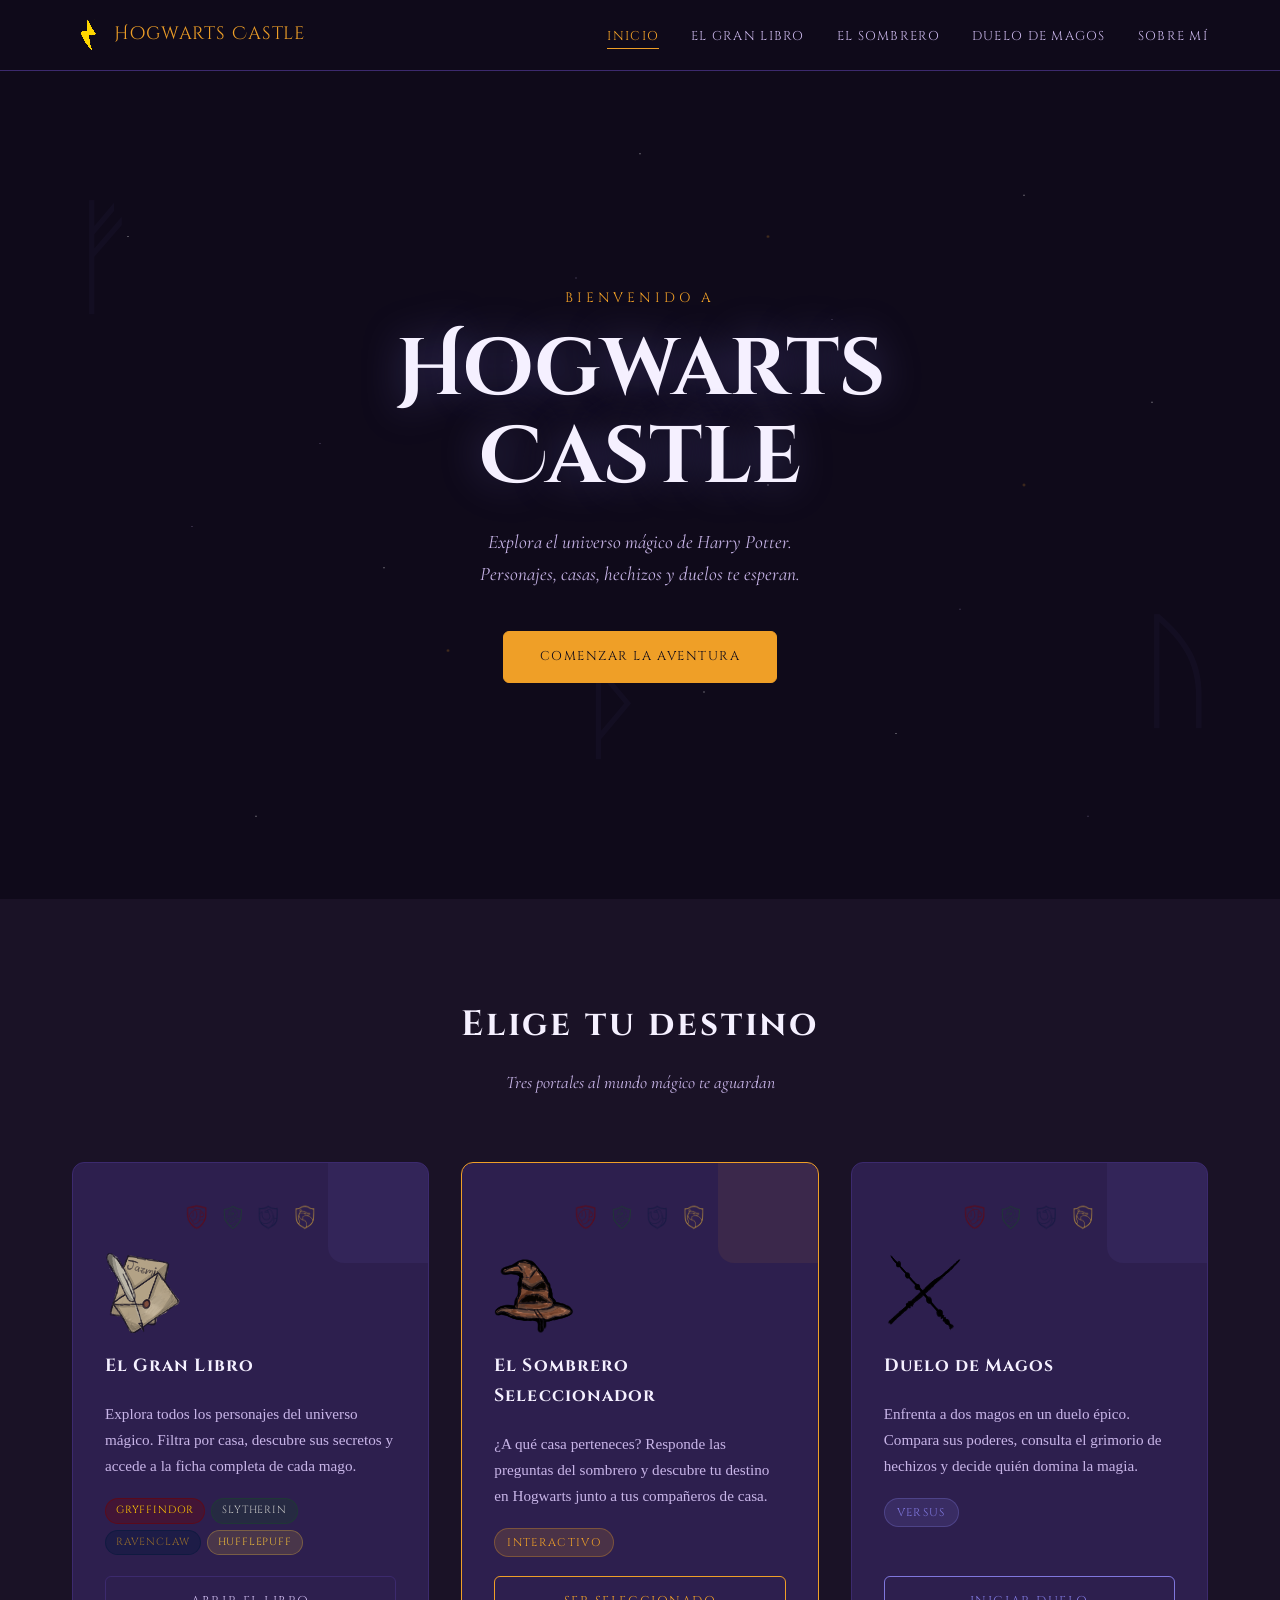
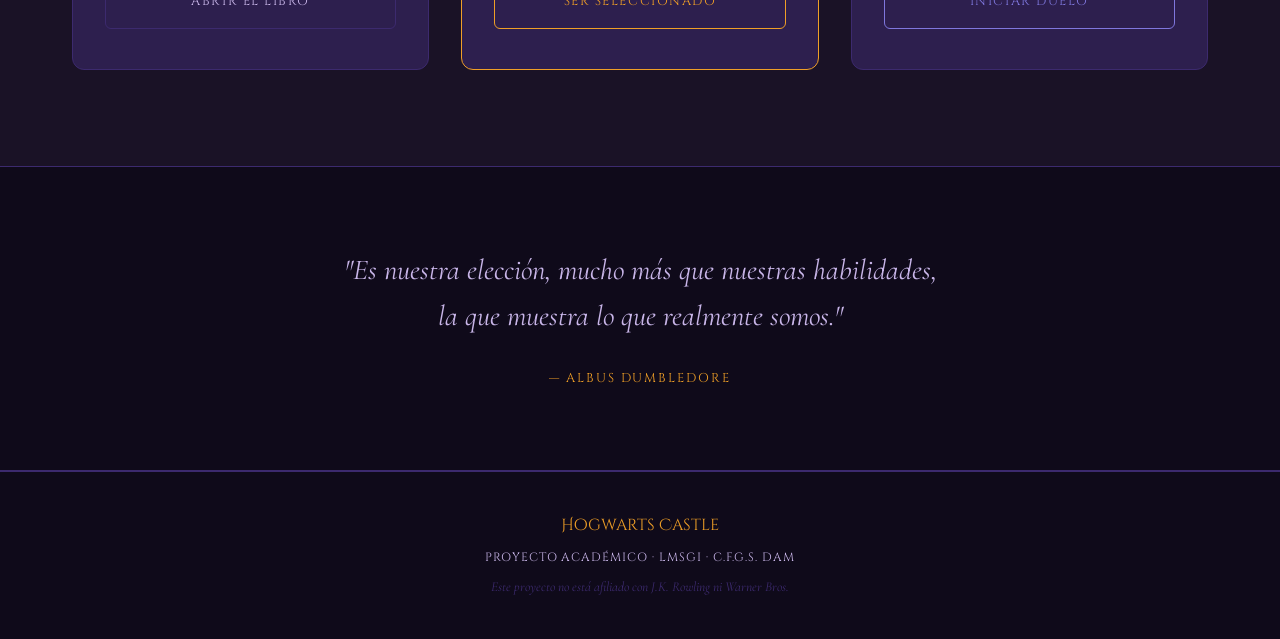
==== index.html @ 5b871b7b "version buena sin comentarios completados" ====
<!DOCTYPE html>
<html lang="es">
  <head>
    <meta charset="UTF-8" />
    <meta name="viewport" content="width=device-width, initial-scale=1.0" />
    <meta name="author" content="TuNombre" />
    <meta name="description" content="Hogwarts Castle - Explora el mundo mágico de Harry Potter" />
    <title>Hogwarts Castle</title>
    <link rel="icon" type="image/x-icon" href="img/favicon.png" />
    <link rel="stylesheet" href="css/styles.css" />
    <link rel="preconnect" href="https://fonts.googleapis.com" />
    <link rel="preconnect" href="https://fonts.gstatic.com" crossorigin />
    <link
      href="https://fonts.googleapis.com/css2?family=Cinzel:wght@400;700&family=Cinzel+Decorative:wght@400;700&family=IM+Fell+English:ital,wght@0,400;1,400&family=Cormorant+Garamond:ital,wght@0,400;0,600;1,400&family=Crimson+Text:ital,wght@0,400;1,400&display=swap"
      rel="stylesheet"
    />
  </head>
  <body>

    <!-- HEADER -->
    <header class="site-header">
      <div class="header-inner">
        <div class="logo">
          <img src="img/logo.png" alt="Logo" class="logo-symbol" />
          <span class="logo-text">Hogwarts Castle</span>
        </div>
        <nav class="main-nav">
          <button class="nav-toggle" aria-label="Abrir menú">&#9776;</button>
          <ul class="nav-list">
            <li><a href="index.html" class="nav-link active">Inicio</a></li>
            <li><a href="pages/libro.html" class="nav-link">El Gran Libro</a></li>
            <li><a href="pages/sombrero.html" class="nav-link">El Sombrero</a></li>
            <li><a href="pages/duelo.html" class="nav-link">Duelo de Magos</a></li>
            <li><a href="pages/sobre-mi.html" class="nav-link">Sobre mí</a></li>
          </ul>
        </nav>
      </div>
    </header>

    <!-- MAIN -->
    <main class="site-main">

      <!-- HERO -->
      <section class="hero">
        <div class="hero-bg">
          <div class="stars"></div>
          <div class="stars stars--2"></div>
          <div class="stars stars--3"></div>
        </div>
        <div class="hero-content">
          <p class="hero-eyebrow">Bienvenido a</p>
          <h1 class="hero-title">Hogwarts Castle</h1>
          <p class="hero-subtitle">
            Explora el universo mágico de Harry Potter.<br />
            Personajes, casas, hechizos y duelos te esperan.
          </p>
          <a href="#section-title" class="btn btn--primary">Comenzar la aventura</a>
        </div>
        <div class="hero-deco" aria-hidden="true">
          <span class="deco-rune">ᚠ</span>
          <span class="deco-rune deco-rune--2">ᚢ</span>
          <span class="deco-rune deco-rune--3">ᚦ</span>
        </div>
      </section>

      <!-- SECCIONES -->
      <section class="sections" id="section-title">
        <div class="section-header" >
          <h2 class="section-title" >Elige tu destino</h2>
          <p class="section-desc">Tres portales al mundo mágico te aguardan</p>
        </div>

        <div class="cards-grid">

          <!-- CARD 1: El Gran Libro -->
          <article class="portal-card">
            <div class="portal-card__glow"></div>
            <div class="portal-card__shields" aria-hidden="true">
              <img src="img/escudo_gryffindor.png" alt="" />
              <img src="img/escudo_slytherin.png" alt="" />
              <img src="img/escudo_ravenclaw.png" alt="" />
              <img src="img/escudo_hufflepuf.png" alt="" />
            </div>
            <img src="img/cartas.png" alt="" class="portal-card__icon" aria-hidden="true" />
            <h3 class="portal-card__title">El Gran Libro</h3>
            <p class="portal-card__desc">
              Explora todos los personajes del universo mágico. Filtra por casa,
              descubre sus secretos y accede a la ficha completa de cada mago.
            </p>
            <ul class="portal-card__tags">
              <li class="tag tag--gryffindor">Gryffindor</li>
              <li class="tag tag--slytherin">Slytherin</li>
              <li class="tag tag--ravenclaw">Ravenclaw</li>
              <li class="tag tag--hufflepuff">Hufflepuff</li>
            </ul>
            <a href="pages/libro.html" class="btn btn--card">Abrir el libro</a>
          </article>

          <!-- CARD 2: El Sombrero -->
          <article class="portal-card portal-card--featured">
            <div class="portal-card__glow portal-card__glow--gold"></div>
            <div class="portal-card__shields" aria-hidden="true">
              <img src="img/escudo_gryffindor.png" alt="" />
              <img src="img/escudo_slytherin.png" alt="" />
              <img src="img/escudo_ravenclaw.png" alt="" />
              <img src="img/escudo_hufflepuf.png" alt="" />
            </div>
            <img src="img/sombrero.png" alt="" class="portal-card__icon" aria-hidden="true" />
            <h3 class="portal-card__title">El Sombrero Seleccionador</h3>
            <p class="portal-card__desc">
              ¿A qué casa perteneces? Responde las preguntas del sombrero y
              descubre tu destino en Hogwarts junto a tus compañeros de casa.
            </p>
            <div class="portal-card__badge">Interactivo</div>
            <a href="pages/sombrero.html" class="btn btn--card btn--gold">Ser seleccionado</a>
          </article>

          <!-- CARD 3: Duelo de Magos -->
          <article class="portal-card">
            <div class="portal-card__glow portal-card__glow--purple"></div>
            <div class="portal-card__shields" aria-hidden="true">
              <img src="img/escudo_gryffindor.png" alt="" />
              <img src="img/escudo_slytherin.png" alt="" />
              <img src="img/escudo_ravenclaw.png" alt="" />
              <img src="img/escudo_hufflepuf.png" alt="" />
            </div>
            <img src="img/duelo.png" alt="" class="portal-card__icon" aria-hidden="true" />
            <h3 class="portal-card__title">Duelo de Magos</h3>
            <p class="portal-card__desc">
              Enfrenta a dos magos en un duelo épico. Compara sus poderes,
              consulta el grimorio de hechizos y decide quién domina la magia.
            </p>
            <div class="portal-card__badge portal-card__badge--purple">Versus</div>
            <a href="pages/duelo.html" class="btn btn--card btn--purple">Iniciar duelo</a>
          </article>

        </div>
      </section>

      <!-- CITA DECORATIVA -->
      <section class="quote-section">
        <blockquote class="magic-quote">
          <p class="magic-quote__text">
            "Es nuestra elección, mucho más que nuestras habilidades,<br />
            la que muestra lo que realmente somos."
          </p>
          <cite class="magic-quote__author">— Albus Dumbledore</cite>
        </blockquote>
      </section>

    </main>

    <!-- FOOTER -->
    <footer class="site-footer">
      <div class="footer-inner">
        <p class="footer-brand">Hogwarts Castle</p>
        <p class="footer-copy">
          Proyecto académico · LMSGI · C.F.G.S. DAM
        </p>
        <p class="footer-disclaimer">
          Este proyecto no está afiliado con J.K. Rowling ni Warner Bros.
        </p>
      </div>
    </footer>

    <script src="js/script.js"></script>
  </body>
</html>
---- css/styles.css ----
/* =============================================
   HOGWARTS CASTLE — styles.css
   Fuente de referencia: lenguajecss.com
   ============================================= */

/* --- VARIABLES CSS ---
   lenguajecss.com → CSS → Custom Properties */
:root {
  --color-bg:         #1A1226;
  --color-bg-card:    #2D1F4E;
  --color-bg-deep:    #0F0A1A;
  --color-accent:     #7F77DD;
  --color-gold:       #EF9F27;
  --color-text:       #F5F0FF;
  --color-text-muted: #C8B5E8;
  --color-border:     #3C2A6E;

  --color-gryffindor: #740001;
  --color-gryffindor-gold: #FFC500;
  --color-slytherin:  #1A472A;
  --color-slytherin-silver: #C0C0C0;
  --color-ravenclaw:  #0E1A40;
  --color-ravenclaw-bronze: #946B2D;
  --color-hufflepuff: #ECB939;
  --color-hufflepuff-black: #2E2E2E;

  --font-display:  'Cinzel Decorative', serif;
  --font-heading:  'Cinzel', serif;
  --font-body:     'IM Fell English', serif;
  --font-elegant:  'Cormorant Garamond', serif;

  --radius-sm:  6px;
  --radius-md:  12px;
  --radius-lg:  20px;

  --transition: 0.3s ease;
}

/* --- RESET BÁSICO ---
   lenguajehtml.com → HTML → Estructura */
*, *::before, *::after {
  box-sizing: border-box;
  margin: 0;
  padding: 0;
}

/* --- SCROLLBAR PERSONALIZADA ---
   NIVEL INTERMEDIO — Pseudoelementos ::-webkit-scrollbar para decorar
   la barra de scroll en navegadores Chromium y Safari.
   @see https://lenguajecss.com/css/otras-propiedades/scrollbar/ */
::-webkit-scrollbar {
  width: 8px;
}

::-webkit-scrollbar-track {
  background-color: var(--color-bg-deep);
  border-left: 1px solid var(--color-border);
}

::-webkit-scrollbar-thumb {
  background-color: var(--color-bg-card);
  border-radius: 10px;
  border: 2px solid var(--color-bg-deep);
}

::-webkit-scrollbar-thumb:hover {
  background-color: var(--color-accent);
}

::-webkit-scrollbar-corner {
  background-color: var(--color-bg-deep);
}

/* --- BASE ---
   lenguajecss.com → CSS → Selectores */
html {
  scroll-behavior: smooth;
}

body {
  background-color: var(--color-bg);
  color: var(--color-text);
  font-family: var(--font-body);
  font-size: 1rem;
  line-height: 1.7;
  min-height: 100vh;
  display: flex;
  flex-direction: column;
}

a {
  color: inherit;
  text-decoration: none;
}

ul {
  list-style: none;
}

img {
  max-width: 100%;
  display: block;
}

/* =============================================
   HEADER
   lenguajecss.com → CSS → Flexbox
   ============================================= */
.site-header {
  position: sticky;
  top: 0;
  z-index: 100;
  background-color: var(--color-bg-deep);
  border-bottom: 1px solid var(--color-border);
}

.header-inner {
  max-width: 1200px;
  margin: 0 auto;
  padding: 0 2rem;
  height: 70px;
  display: flex;
  align-items: center;
  justify-content: space-between;
}

/* Logo */
.logo {
  display: flex;
  align-items: center;
  gap: 10px;
}

.logo-symbol {
  font-size: 1.4rem;
  color: var(--color-gold);
}

.logo-text {
  font-family: var(--font-display);
  font-size: 1.1rem;
  color: var(--color-gold);
  letter-spacing: 0.05em;
}

/* Nav */
.nav-list {
  display: flex;
  gap: 2rem;
  align-items: center;
}

.nav-link {
  font-family: var(--font-heading);
  font-size: 0.8rem;
  letter-spacing: 0.1em;
  color: var(--color-text-muted);
  text-transform: uppercase;
  transition: color var(--transition);
  position: relative;
}

/* lenguajecss.com → CSS → Pseudoelementos */
.nav-link::after {
  content: '';
  position: absolute;
  bottom: -4px;
  left: 0;
  width: 0;
  height: 1px;
  background-color: var(--color-gold);
  transition: width var(--transition);
}

.nav-link:hover,
.nav-link.active {
  color: var(--color-gold);
}

.nav-link:hover::after,
.nav-link.active::after {
  width: 100%;
}

/* Botón hamburguesa (oculto por defecto en desktop) */
.nav-toggle {
  display: none;
  background: none;
  border: 1px solid var(--color-border);
  color: var(--color-text);
  font-size: 1.2rem;
  padding: 6px 10px;
  border-radius: var(--radius-sm);
  cursor: pointer;
  transition: border-color var(--transition);
}

.nav-toggle:hover {
  border-color: var(--color-gold);
  color: var(--color-gold);
}

/* =============================================
   MAIN
   ============================================= */
.site-main {
  flex: 1;
}

/* =============================================
   HERO
   lenguajecss.com → CSS → Position
   lenguajecss.com → CSS → Animations
   ============================================= */
.hero {
  position: relative;
  min-height: 92vh;
  display: flex;
  align-items: center;
  justify-content: center;
  overflow: hidden;
  text-align: center;
  padding: 4rem 2rem;
}

/* Fondo estrellado animado
   lenguajecss.com → CSS → Animations → @keyframes */
.hero-bg {
  position: absolute;
  inset: 0;
  background-color: var(--color-bg-deep);
  z-index: 0;
}

.stars {
  position: absolute;
  inset: 0;
  background-image:
    radial-gradient(1px 1px at 10% 20%, #fff 0%, transparent 100%),
    radial-gradient(1px 1px at 30% 60%, #fff 0%, transparent 100%),
    radial-gradient(1px 1px at 50% 10%, #fff 0%, transparent 100%),
    radial-gradient(1px 1px at 70% 80%, #fff 0%, transparent 100%),
    radial-gradient(1px 1px at 90% 40%, #fff 0%, transparent 100%),
    radial-gradient(1px 1px at 20% 90%, #fff 0%, transparent 100%),
    radial-gradient(1px 1px at 60% 50%, #fff 0%, transparent 100%),
    radial-gradient(1px 1px at 80% 15%, #fff 0%, transparent 100%),
    radial-gradient(1px 1px at 40% 35%, #fff 0%, transparent 100%),
    radial-gradient(1px 1px at 55% 75%, #fff 0%, transparent 100%);
  opacity: 0.6;
  animation: twinkle 4s ease-in-out infinite alternate;
}

.stars--2 {
  background-image:
    radial-gradient(1px 1px at 15% 55%, #C8B5E8 0%, transparent 100%),
    radial-gradient(1px 1px at 45% 25%, #C8B5E8 0%, transparent 100%),
    radial-gradient(1px 1px at 75% 65%, #C8B5E8 0%, transparent 100%),
    radial-gradient(1px 1px at 85% 90%, #C8B5E8 0%, transparent 100%),
    radial-gradient(1px 1px at 25% 45%, #C8B5E8 0%, transparent 100%),
    radial-gradient(1px 1px at 65% 30%, #C8B5E8 0%, transparent 100%);
  opacity: 0.4;
  animation: twinkle 6s ease-in-out infinite alternate-reverse;
}

.stars--3 {
  background-image:
    radial-gradient(2px 2px at 35% 70%, var(--color-gold) 0%, transparent 100%),
    radial-gradient(2px 2px at 60% 20%, var(--color-gold) 0%, transparent 100%),
    radial-gradient(2px 2px at 80% 50%, var(--color-gold) 0%, transparent 100%);
  opacity: 0.3;
  animation: twinkle 8s ease-in-out infinite alternate;
}

@keyframes twinkle {
  0%   { opacity: 0.3; }
  100% { opacity: 0.8; }
}

/* Contenido hero */
.hero-content {
  position: relative;
  z-index: 1;
  max-width: 700px;
}

.hero-eyebrow {
  font-family: var(--font-heading);
  font-size: 0.85rem;
  letter-spacing: 0.3em;
  text-transform: uppercase;
  color: var(--color-gold);
  margin-bottom: 1rem;
  animation: fadeInDown 0.8s ease both;
}

.hero-title {
  font-family: var(--font-display);
  font-size: clamp(2.5rem, 8vw, 5rem);
  color: var(--color-text);
  line-height: 1.1;
  margin-bottom: 1.5rem;
  animation: fadeInDown 0.8s ease 0.2s both;
}

/* lenguajecss.com → CSS → Text → text-shadow */
.hero-title {
  text-shadow: 0 0 40px rgba(127, 119, 221, 0.4);
}

.hero-subtitle {
  font-family: var(--font-elegant);
  font-size: 1.2rem;
  font-style: italic;
  color: var(--color-text-muted);
  margin-bottom: 2.5rem;
  animation: fadeInDown 0.8s ease 0.4s both;
}

/* Runas decorativas
   lenguajecss.com → CSS → Position → absolute */
.hero-deco {
  position: absolute;
  inset: 0;
  z-index: 0;
  pointer-events: none;
}

.deco-rune {
  position: absolute;
  font-family: var(--font-display);
  font-size: 8rem;
  color: var(--color-accent);
  opacity: 0.04;
  animation: float 6s ease-in-out infinite;
}

.deco-rune:nth-child(1) { top: 10%; left: 5%; }
.deco-rune--2           { top: 60%; right: 5%; animation-delay: 2s; }
.deco-rune--3           { bottom: 10%; left: 45%; animation-delay: 4s; }

@keyframes float {
  0%, 100% { transform: translateY(0); }
  50%       { transform: translateY(-6px); }
}

/* =============================================
   BOTONES
   lenguajecss.com → CSS → Transitions
   ============================================= */
.btn {
  display: inline-block;
  font-family: var(--font-heading);
  font-size: 0.8rem;
  letter-spacing: 0.12em;
  text-transform: uppercase;
  padding: 0.9rem 2.2rem;
  border-radius: var(--radius-sm);
  border: 1px solid currentColor;
  cursor: pointer;
  transition: background-color var(--transition),
              color var(--transition),
              transform var(--transition),
              box-shadow var(--transition);
  animation: fadeInDown 0.8s ease 0.6s both;
}

.btn:hover {
  transform: translateY(-2px);
}

.btn:active {
  transform: translateY(0) scale(0.98);
}

.btn--primary {
  background-color: var(--color-gold);
  color: var(--color-bg-deep);
  border-color: var(--color-gold);
}

.btn--primary:hover {
  background-color: transparent;
  color: var(--color-gold);
  box-shadow: 0 0 20px rgba(239, 159, 39, 0.3);
}

.btn--card {
  background-color: transparent;
  color: var(--color-text-muted);
  border-color: var(--color-border);
  width: 100%;
  text-align: center;
  margin-top: auto;
}

.btn--card:hover {
  border-color: var(--color-accent);
  color: var(--color-text);
  background-color: rgba(127, 119, 221, 0.1);
}

.btn--gold {
  border-color: var(--color-gold);
  color: var(--color-gold);
}

.btn--gold:hover {
  background-color: rgba(239, 159, 39, 0.15);
  box-shadow: 0 0 20px rgba(239, 159, 39, 0.2);
}

.btn--purple {
  border-color: var(--color-accent);
  color: var(--color-accent);
}

.btn--purple:hover {
  background-color: rgba(127, 119, 221, 0.15);
  box-shadow: 0 0 20px rgba(127, 119, 221, 0.2);
}

/* =============================================
   SECCIÓN CARDS
   lenguajecss.com → CSS → Grid
   ============================================= */
.sections {
  padding: 6rem 2rem;
  max-width: 1200px;
  margin: 0 auto;
}

.section-header {
  text-align: center;
  margin-bottom: 4rem;
}

.section-title {
  font-family: var(--font-heading);
  font-size: clamp(1.5rem, 4vw, 2.2rem);
  letter-spacing: 0.08em;
  color: var(--color-text);
  margin-bottom: 0.8rem;
}

.section-desc {
  font-family: var(--font-elegant);
  font-size: 1.1rem;
  font-style: italic;
  color: var(--color-text-muted);
}

.cards-grid {
  display: grid;
  grid-template-columns: repeat(auto-fit, minmax(300px, 1fr));
  gap: 2rem;
}

/* =============================================
   PORTAL CARDS
   lenguajecss.com → CSS → Flexbox
   lenguajecss.com → CSS → Transitions
   ============================================= */
.portal-card {
  position: relative;
  background-color: var(--color-bg-card);
  border: 1px solid var(--color-border);
  border-radius: var(--radius-md);
  padding: 2.5rem 2rem;
  display: flex;
  flex-direction: column;
  gap: 1.2rem;
  overflow: hidden;
  transition: transform var(--transition), border-color var(--transition);
}

.portal-card:hover {
  transform: translateY(-6px);
  border-color: var(--color-accent);
}

.portal-card--featured {
  border-color: var(--color-gold);
}

.portal-card--featured:hover {
  border-color: var(--color-gold);
}

/* Glow de fondo
   lenguajecss.com → CSS → Position */
.portal-card__glow {
  position: absolute;
  top: -40px;
  right: -40px;
  width: 140px;
  height: 140px;
  border-radius: 16px;
  background-color: var(--color-accent);
  opacity: 0.07;
  transition: opacity var(--transition);
  pointer-events: none;
}

.portal-card:hover .portal-card__glow {
  opacity: 0.14;
}

.portal-card__glow--gold     { background-color: var(--color-gold); }
.portal-card__glow--purple   { background-color: var(--color-accent); }

.portal-card__icon {
  font-size: 2.5rem;
  line-height: 1;
}

.portal-card__title {
  font-family: var(--font-heading);
  font-size: 1.1rem;
  letter-spacing: 0.06em;
  color: var(--color-text);
}

.portal-card__desc {
  font-family: var(--font-body);
  font-size: 0.95rem;
  color: var(--color-text-muted);
  line-height: 1.7;
}

.portal-card__badge {
  display: inline-block;
  font-family: var(--font-heading);
  font-size: 0.7rem;
  letter-spacing: 0.12em;
  text-transform: uppercase;
  padding: 4px 12px;
  border-radius: 20px;
  background-color: rgba(239, 159, 39, 0.15);
  color: var(--color-gold);
  border: 1px solid rgba(239, 159, 39, 0.3);
  width: fit-content;
}

.portal-card__badge--purple {
  background-color: rgba(127, 119, 221, 0.15);
  color: var(--color-accent);
  border-color: rgba(127, 119, 221, 0.3);
}

/* Tags de casas */
.portal-card__tags {
  display: flex;
  flex-wrap: wrap;
  gap: 6px;
}

.tag {
  font-family: var(--font-heading);
  font-size: 0.65rem;
  letter-spacing: 0.08em;
  text-transform: uppercase;
  padding: 3px 10px;
  border-radius: 20px;
  border: 1px solid transparent;
}

.tag--gryffindor {
  background-color: rgba(116, 0, 1, 0.3);
  color: var(--color-gryffindor-gold);
  border-color: rgba(116, 0, 1, 0.5);
}

.tag--slytherin {
  background-color: rgba(26, 71, 42, 0.3);
  color: var(--color-slytherin-silver);
  border-color: rgba(26, 71, 42, 0.5);
}

.tag--ravenclaw {
  background-color: rgba(14, 26, 64, 0.5);
  color: var(--color-ravenclaw-bronze);
  border-color: rgba(14, 26, 64, 0.8);
}

.tag--hufflepuff {
  background-color: rgba(236, 185, 57, 0.15);
  color: var(--color-hufflepuff);
  border-color: rgba(236, 185, 57, 0.3);
}

/* =============================================
   CITA MÁGICA
   lenguajecss.com → CSS → Text
   ============================================= */
.quote-section {
  padding: 5rem 2rem;
  background-color: var(--color-bg-deep);
  border-top: 1px solid var(--color-border);
  border-bottom: 1px solid var(--color-border);
}

.magic-quote {
  max-width: 800px;
  margin: 0 auto;
  text-align: center;
}

.magic-quote__text {
  font-family: var(--font-elegant);
  font-size: clamp(1.2rem, 3vw, 1.8rem);
  font-style: italic;
  color: var(--color-text-muted);
  line-height: 1.6;
  margin-bottom: 1.5rem;
}

.magic-quote__author {
  font-family: var(--font-heading);
  font-size: 0.8rem;
  letter-spacing: 0.15em;
  color: var(--color-gold);
  text-transform: uppercase;
  font-style: normal;
}

/* =============================================
   FOOTER
   lenguajecss.com → CSS → Flexbox
   ============================================= */
.site-footer {
  background-color: var(--color-bg-deep);
  border-top: 1px solid var(--color-border);
  padding: 2.5rem 2rem;
}

.footer-inner {
  max-width: 1200px;
  margin: 0 auto;
  text-align: center;
  display: flex;
  flex-direction: column;
  gap: 0.5rem;
}

.footer-brand {
  font-family: var(--font-display);
  font-size: 1rem;
  color: var(--color-gold);
}

.footer-copy {
  font-family: var(--font-heading);
  font-size: 0.75rem;
  letter-spacing: 0.08em;
  color: var(--color-text-muted);
  text-transform: uppercase;
}

.footer-disclaimer {
  font-family: var(--font-elegant);
  font-size: 0.85rem;
  font-style: italic;
  color: var(--color-border);
}

/* =============================================
   ANIMACIONES DE ENTRADA
   lenguajecss.com → CSS → Animations
   ============================================= */
@keyframes fadeInDown {
  from {
    opacity: 0;
    transform: translateY(-20px);
  }
  to {
    opacity: 1;
    transform: translateY(0);
  }
}

@keyframes fadeInUp {
  from {
    opacity: 0;
    transform: translateY(20px);
  }
  to {
    opacity: 1;
    transform: translateY(0);
  }
}

/* Animación de entrada para las cards
   lenguajecss.com → CSS → Animations → animation-delay */
.portal-card:nth-child(1) { animation: fadeInUp 0.6s ease 0.1s both; }
.portal-card:nth-child(2) { animation: fadeInUp 0.6s ease 0.3s both; }
.portal-card:nth-child(3) { animation: fadeInUp 0.6s ease 0.5s both; }

/* =============================================
   RESPONSIVE
   lenguajecss.com → CSS → Media Queries
   ============================================= */
@media (max-width: 768px) {
  .nav-toggle {
    display: block;
  }

  .nav-list {
    display: none;
    position: absolute;
    top: 70px;
    left: 0;
    right: 0;
    background-color: var(--color-bg-deep);
    border-bottom: 1px solid var(--color-border);
    flex-direction: column;
    gap: 0;
    padding: 1rem 0;
    z-index: 99;
  }

  .nav-list.nav-list--open {
    display: flex;
  }

  .nav-link {
    padding: 0.8rem 2rem;
    width: 100%;
    display: block;
  }

  .cards-grid {
    grid-template-columns: 1fr;
  }

  .hero-title {
    font-size: 2.5rem;
  }
}

/* =============================================
   PAGE HERO (páginas internas)
   lenguajecss.com → CSS → Flexbox
   ============================================= */
.page-hero {
  background-color: var(--color-bg-deep);
  border-bottom: 1px solid var(--color-border);
  padding: 4rem 2rem 3rem;
}

.page-hero__content {
  max-width: 1200px;
  margin: 0 auto;
}

.page-hero__title {
  font-family: var(--font-display);
  font-size: clamp(2rem, 5vw, 3.5rem);
  color: var(--color-text);
  margin-bottom: 1rem;
  animation: fadeInDown 0.6s ease both;
}

.page-hero__desc {
  font-family: var(--font-elegant);
  font-size: 1.1rem;
  font-style: italic;
  color: var(--color-text-muted);
  max-width: 600px;
  animation: fadeInDown 0.6s ease 0.2s both;
}

/* =============================================
   ESTADOS COMPARTIDOS: carga, error, hidden
   lenguajecss.com → CSS → Display
   ============================================= */
.hidden {
  display: none !important;
}

.loading-state {
  text-align: center;
  padding: 4rem 2rem;
}

.loading-text {
  font-family: var(--font-elegant);
  font-size: 1.1rem;
  font-style: italic;
  color: var(--color-text-muted);
  animation: pulse 1.5s ease-in-out infinite;
}

@keyframes pulse {
  0%, 100% { opacity: 0.5; }
  50%       { opacity: 1; }
}

.error-state {
  text-align: center;
  padding: 3rem 2rem;
}

.error-text {
  font-family: var(--font-body);
  font-size: 1rem;
  color: #E24B4A;
  background-color: rgba(226, 75, 74, 0.1);
  border: 1px solid rgba(226, 75, 74, 0.3);
  border-radius: var(--radius-md);
  padding: 1rem 1.5rem;
  display: inline-block;
}

/* =============================================
   LIBRO.HTML — FILTROS
   lenguajecss.com → CSS → Flexbox
   ============================================= */
.filters-section {
  padding: 2rem 2rem 0;
  max-width: 1200px;
  margin: 0 auto;
}

.filters-inner {
  display: flex;
  align-items: center;
  gap: 1.2rem;
  flex-wrap: wrap;
}

.filters-label {
  font-family: var(--font-heading);
  font-size: 0.75rem;
  letter-spacing: 0.1em;
  text-transform: uppercase;
  color: var(--color-text-muted);
  white-space: nowrap;
}

.filters-group {
  display: flex;
  gap: 0.6rem;
  flex-wrap: wrap;
}

/* Botones de filtro
   lenguajecss.com → CSS → Transitions */
.filter-btn {
  font-family: var(--font-heading);
  font-size: 0.72rem;
  letter-spacing: 0.1em;
  text-transform: uppercase;
  padding: 0.5rem 1.2rem;
  border-radius: 20px;
  border: 1px solid var(--color-border);
  background-color: transparent;
  color: var(--color-text-muted);
  cursor: pointer;
  transition: all var(--transition);
}

.filter-btn:hover {
  border-color: var(--color-accent);
  color: var(--color-text);
}

.filter-btn.active {
  color: var(--color-text);
}

.filter-btn--all.active {
  background-color: var(--color-accent);
  border-color: var(--color-accent);
  color: #fff;
}

.filter-btn--gryffindor { border-color: rgba(116,0,1,0.5); color: var(--color-gryffindor-gold); }
.filter-btn--gryffindor:hover,
.filter-btn--gryffindor.active {
  background-color: var(--color-gryffindor);
  border-color: var(--color-gryffindor);
  color: var(--color-gryffindor-gold);
}

.filter-btn--slytherin { border-color: rgba(26,71,42,0.5); color: var(--color-slytherin-silver); }
.filter-btn--slytherin:hover,
.filter-btn--slytherin.active {
  background-color: var(--color-slytherin);
  border-color: var(--color-slytherin);
  color: var(--color-slytherin-silver);
}

.filter-btn--ravenclaw { border-color: rgba(14,26,64,0.8); color: var(--color-ravenclaw-bronze); }
.filter-btn--ravenclaw:hover,
.filter-btn--ravenclaw.active {
  background-color: var(--color-ravenclaw);
  border-color: var(--color-ravenclaw);
  color: var(--color-ravenclaw-bronze);
}

.filter-btn--hufflepuff { border-color: rgba(236,185,57,0.3); color: var(--color-hufflepuff); }
.filter-btn--hufflepuff:hover,
.filter-btn--hufflepuff.active {
  background-color: rgba(236,185,57,0.2);
  border-color: var(--color-hufflepuff);
  color: var(--color-hufflepuff);
}

/* =============================================
   LIBRO.HTML — BUSCADOR
   lenguajecss.com → CSS → Forms
   ============================================= */
.search-section {
  padding: 1.5rem 2rem 0;
  max-width: 1200px;
  margin: 0 auto;
  display: flex;
  justify-content: center;
}

.search-inner {
  max-width: 460px;
  width: 100%;
}

.search-input {
  width: 100%;
  padding: 0.75rem 1.2rem;
  background-color: var(--color-bg-card);
  border: 1px solid var(--color-border);
  border-radius: var(--radius-sm);
  color: var(--color-text);
  font-family: var(--font-body);
  font-size: 0.95rem;
  transition: border-color var(--transition);
  outline: none;
}

.search-input::placeholder {
  color: var(--color-text-muted);
  opacity: 0.6;
}

.search-input:focus {
  border-color: var(--color-accent);
}

.results-count {
  max-width: 1200px;
  margin: 1rem auto 0;
  padding: 0 2rem;
  font-family: var(--font-heading);
  font-size: 0.75rem;
  letter-spacing: 0.08em;
  text-transform: uppercase;
  color: var(--color-text-muted);
}

/* =============================================
   LIBRO.HTML — GRID DE PERSONAJES
   lenguajecss.com → CSS → Grid
   ============================================= */
.characters-section {
  max-width: 1200px;
  margin: 0 auto;
  padding: 2rem;
}

.characters-grid {
  display: grid;
  grid-template-columns: repeat(auto-fill, minmax(200px, 1fr));
  gap: 1.5rem;
}

/* Tarjeta de personaje
   lenguajecss.com → CSS → Transitions */
.character-card {
  background-color: var(--color-bg-card);
  border: 1px solid var(--color-border);
  border-radius: var(--radius-md);
  overflow: hidden;
  cursor: pointer;
  transition: transform var(--transition), border-color var(--transition);
  animation: fadeInUp 0.4s ease both;
}

.character-card:hover {
  transform: translateY(-4px);
  border-color: var(--color-accent);
}

.character-card.gryffindor { border-color: rgba(116,0,1,0.6); }
.character-card.gryffindor:hover { border-color: var(--color-gryffindor-gold); }
.character-card.slytherin  { border-color: rgba(26,71,42,0.6); }
.character-card.slytherin:hover  { border-color: var(--color-slytherin-silver); }
.character-card.ravenclaw  { border-color: rgba(14,26,64,0.8); }
.character-card.ravenclaw:hover  { border-color: var(--color-ravenclaw-bronze); }
.character-card.hufflepuff { border-color: rgba(236,185,57,0.3); }
.character-card.hufflepuff:hover { border-color: var(--color-hufflepuff); }

.character-card__img-wrapper {
  aspect-ratio: 3 / 4;
  overflow: hidden;
  background-color: var(--color-bg-deep);
}

.character-card__img {
  width: 100%;
  height: 100%;
  object-fit: cover;
  transition: transform 0.4s ease;
}

.character-card:hover .character-card__img {
  transform: scale(1.05);
}

.character-card__no-img {
  width: 100%;
  height: 100%;
  display: flex;
  align-items: center;
  justify-content: center;
  font-size: 3rem;
  color: var(--color-border);
}

.character-card__body {
  padding: 1rem;
}

.character-card__name {
  font-family: var(--font-heading);
  font-size: 0.85rem;
  letter-spacing: 0.04em;
  color: var(--color-text);
  margin-bottom: 0.4rem;
}

.character-card__house {
  font-family: var(--font-body);
  font-size: 0.8rem;
  font-style: italic;
  color: var(--color-text-muted);
}

/* =============================================
   LIBRO.HTML — MODAL
   lenguajecss.com → CSS → Position
   ============================================= */
.modal-overlay {
  position: fixed;
  inset: 0;
  background-color: rgba(10, 6, 20, 0.85);
  z-index: 200;
  display: flex;
  align-items: center;
  justify-content: center;
  padding: 2rem;
  animation: fadeIn 0.2s ease both;
}

@keyframes fadeIn {
  from { opacity: 0; }
  to   { opacity: 1; }
}

.modal {
  background-color: var(--color-bg-card);
  border: 1px solid var(--color-border);
  border-radius: var(--radius-lg);
  max-width: 560px;
  width: 100%;
  max-height: 85vh;
  overflow-y: auto;
  position: relative;
  animation: fadeInDown 0.3s ease both;
}

.modal-close {
  position: absolute;
  top: 1rem;
  right: 1rem;
  background: none;
  border: 1px solid var(--color-border);
  color: var(--color-text-muted);
  width: 32px;
  height: 32px;
  border-radius: 16px;
  cursor: pointer;
  font-size: 0.9rem;
  display: flex;
  align-items: center;
  justify-content: center;
  transition: all var(--transition);
  z-index: 1;
}

.modal-close:hover {
  border-color: var(--color-gold);
  color: var(--color-gold);
}

.modal-content {
  padding: 2rem;
}

.modal-img-wrapper {
  width: 140px;
  height: 180px;
  border-radius: var(--radius-md);
  overflow: hidden;
  background-color: var(--color-bg-deep);
  margin: 0 auto 1.5rem;
  border: 1px solid var(--color-border);
}

.modal-img {
  width: 100%;
  height: 100%;
  object-fit: cover;
}

.modal-no-img {
  width: 100%;
  height: 100%;
  display: flex;
  align-items: center;
  justify-content: center;
  font-size: 4rem;
}

.modal-name {
  font-family: var(--font-display);
  font-size: 1.4rem;
  color: var(--color-text);
  text-align: center;
  margin-bottom: 0.5rem;
}

.modal-house-badge {
  display: block;
  width: fit-content;
  margin: 0 auto 1.5rem;
  font-family: var(--font-heading);
  font-size: 0.7rem;
  letter-spacing: 0.1em;
  text-transform: uppercase;
  padding: 4px 14px;
  border-radius: 20px;
}

.modal-house-badge.gryffindor {
  background-color: rgba(116,0,1,0.3);
  color: var(--color-gryffindor-gold);
  border: 1px solid var(--color-gryffindor);
}
.modal-house-badge.slytherin {
  background-color: rgba(26,71,42,0.3);
  color: var(--color-slytherin-silver);
  border: 1px solid var(--color-slytherin);
}
.modal-house-badge.ravenclaw {
  background-color: rgba(14,26,64,0.4);
  color: var(--color-ravenclaw-bronze);
  border: 1px solid var(--color-ravenclaw);
}
.modal-house-badge.hufflepuff {
  background-color: rgba(236,185,57,0.15);
  color: var(--color-hufflepuff);
  border: 1px solid rgba(236,185,57,0.4);
}
.modal-house-badge.no-house {
  background-color: rgba(127,119,221,0.1);
  color: var(--color-accent);
  border: 1px solid var(--color-accent);
}

.modal-data {
  display: grid;
  grid-template-columns: 1fr 1fr;
  gap: 0.8rem;
  margin-top: 1rem;
}

.modal-data-item {
  background-color: var(--color-bg-deep);
  border: 1px solid var(--color-border);
  border-radius: var(--radius-sm);
  padding: 0.7rem 1rem;
}

.modal-data-item__label {
  font-family: var(--font-heading);
  font-size: 0.65rem;
  letter-spacing: 0.1em;
  text-transform: uppercase;
  color: var(--color-text-muted);
  display: block;
  margin-bottom: 0.3rem;
}

.modal-data-item__value {
  font-family: var(--font-body);
  font-size: 0.9rem;
  color: var(--color-text);
}

/* =============================================
   SOMBRERO.HTML — QUIZ
   lenguajecss.com → CSS → Flexbox
   ============================================= */
.quiz-section {
  padding: 4rem 2rem;
  max-width: 700px;
  margin: 0 auto;
}

.quiz-container {
  display: flex;
  flex-direction: column;
  gap: 2.5rem;
  align-items: center;
}

.hat-wrapper {
  text-align: center;
  position: relative;
}

.hat {
  font-size: 5rem;
  display: block;
  animation: float 3s ease-in-out infinite;
}

.hat-speech {
  background-color: var(--color-bg-card);
  border: 1px solid var(--color-border);
  border-radius: var(--radius-md);
  padding: 1rem 1.5rem;
  margin-top: 1rem;
  font-family: var(--font-elegant);
  font-size: 1rem;
  font-style: italic;
  color: var(--color-text-muted);
  max-width: 400px;
}

.question-card {
  background-color: var(--color-bg-card);
  border: 1px solid var(--color-border);
  border-radius: var(--radius-lg);
  padding: 2.5rem 2rem;
  width: 100%;
  animation: fadeInUp 0.4s ease both;
}

.question-number {
  font-family: var(--font-heading);
  font-size: 0.75rem;
  letter-spacing: 0.12em;
  text-transform: uppercase;
  color: var(--color-gold);
  margin-bottom: 1rem;
}

.question-text {
  font-family: var(--font-body);
  font-size: 1.15rem;
  color: var(--color-text);
  line-height: 1.6;
  margin-bottom: 1.8rem;
}

.answers-grid {
  display: grid;
  grid-template-columns: 1fr 1fr;
  gap: 0.8rem;
}

/* Botón de respuesta
   lenguajecss.com → CSS → Transitions */
.answer-btn {
  background-color: var(--color-bg-deep);
  border: 1px solid var(--color-border);
  border-radius: var(--radius-sm);
  padding: 0.9rem 1rem;
  color: var(--color-text-muted);
  font-family: var(--font-body);
  font-size: 0.9rem;
  cursor: pointer;
  text-align: left;
  transition: all var(--transition);
  line-height: 1.4;
}

.answer-btn:hover {
  border-color: var(--color-gold);
  color: var(--color-text);
  background-color: rgba(239, 159, 39, 0.08);
  transform: translateY(-1px);
}

/* Barra de progreso
   lenguajecss.com → CSS → Transitions */
.progress-bar-wrapper {
  width: 100%;
  height: 4px;
  background-color: var(--color-bg-card);
  border-radius: 2px;
  overflow: hidden;
}

.progress-bar {
  height: 100%;
  background-color: var(--color-gold);
  border-radius: 2px;
  transition: width 0.4s ease;
  width: 0%;
}

/* =============================================
   SOMBRERO.HTML — RESULTADO
   lenguajecss.com → CSS → Flexbox
   ============================================= */
.result-section {
  padding: 4rem 2rem;
  max-width: 900px;
  margin: 0 auto;
}

.result-container {
  text-align: center;
  display: flex;
  flex-direction: column;
  align-items: center;
  gap: 1.2rem;
}

.result-hat {
  font-size: 4rem;
  animation: float 3s ease-in-out infinite;
}

.result-eyebrow {
  font-family: var(--font-heading);
  font-size: 0.8rem;
  letter-spacing: 0.2em;
  text-transform: uppercase;
  color: var(--color-text-muted);
}

.result-house-name {
  font-family: var(--font-display);
  font-size: clamp(2rem, 6vw, 3.5rem);
  animation: fadeInDown 0.6s ease both;
}

.result-house-name.gryffindor { color: var(--color-gryffindor-gold); }
.result-house-name.slytherin  { color: var(--color-slytherin-silver); }
.result-house-name.ravenclaw  { color: var(--color-ravenclaw-bronze); }
.result-house-name.hufflepuff { color: var(--color-hufflepuff); }

.result-house-desc {
  font-family: var(--font-elegant);
  font-size: 1.1rem;
  font-style: italic;
  color: var(--color-text-muted);
  max-width: 500px;
  line-height: 1.7;
}

.result-members {
  width: 100%;
  margin-top: 1rem;
}

.result-members__title {
  font-family: var(--font-heading);
  font-size: 0.85rem;
  letter-spacing: 0.1em;
  text-transform: uppercase;
  color: var(--color-text-muted);
  margin-bottom: 1.5rem;
}

.result-members__grid {
  display: grid;
  grid-template-columns: repeat(auto-fill, minmax(120px, 1fr));
  gap: 1rem;
  margin-bottom: 2rem;
}

/* Mini tarjeta de compañero de casa */
.member-card {
  background-color: var(--color-bg-card);
  border: 1px solid var(--color-border);
  border-radius: var(--radius-md);
  padding: 0.8rem;
  text-align: center;
  animation: fadeInUp 0.4s ease both;
}

.member-card__img-wrapper {
  width: 60px;
  height: 75px;
  border-radius: var(--radius-sm);
  overflow: hidden;
  background-color: var(--color-bg-deep);
  margin: 0 auto 0.6rem;
}

.member-card__img {
  width: 100%;
  height: 100%;
  object-fit: cover;
}

.member-card__no-img {
  width: 100%;
  height: 100%;
  display: flex;
  align-items: center;
  justify-content: center;
  font-size: 1.8rem;
}

.member-card__name {
  font-family: var(--font-heading);
  font-size: 0.7rem;
  letter-spacing: 0.03em;
  color: var(--color-text);
  line-height: 1.3;
}

/* =============================================
   DUELO.HTML — SECCIÓN DUELO
   lenguajecss.com → CSS → Grid
   ============================================= */
.duel-section {
  max-width: 1100px;
  margin: 0 auto;
  padding: 3rem 2rem;
}

.duel-container {
  display: grid;
  grid-template-columns: 1fr auto 1fr;
  gap: 2rem;
  align-items: start;
}

.duelist-panel__title {
  font-family: var(--font-heading);
  font-size: 0.85rem;
  letter-spacing: 0.12em;
  text-transform: uppercase;
  color: var(--color-text-muted);
  margin-bottom: 1rem;
}

/* Select de magos
   lenguajecss.com → CSS → Forms */
.duelist-select {
  width: 100%;
  padding: 0.75rem 1rem;
  background-color: var(--color-bg-card);
  border: 1px solid var(--color-border);
  border-radius: var(--radius-sm);
  color: var(--color-text);
  font-family: var(--font-body);
  font-size: 0.95rem;
  cursor: pointer;
  outline: none;
  transition: border-color var(--transition);
  appearance: none;
  background-image: url("data:image/svg+xml,%3Csvg xmlns='http://www.w3.org/2000/svg' width='12' height='8' viewBox='0 0 12 8'%3E%3Cpath d='M1 1l5 5 5-5' stroke='%237F77DD' stroke-width='1.5' fill='none' stroke-linecap='round'/%3E%3C/svg%3E");
  background-repeat: no-repeat;
  background-position: right 1rem center;
  padding-right: 2.5rem;
}

.duelist-select:focus {
  border-color: var(--color-accent);
}

/* Tarjeta del duelista */
.duelist-card {
  background-color: var(--color-bg-card);
  border: 1px solid var(--color-border);
  border-radius: var(--radius-md);
  padding: 1.5rem;
  margin-top: 1rem;
  animation: fadeInUp 0.3s ease both;
}

.duelist-card__img-wrapper {
  width: 100%;
  aspect-ratio: 3 / 4;
  border-radius: var(--radius-sm);
  overflow: hidden;
  background-color: var(--color-bg-deep);
  margin-bottom: 1rem;
}

.duelist-card__img {
  width: 100%;
  height: 100%;
  object-fit: cover;
}

.duelist-card__no-img {
  width: 100%;
  height: 100%;
  display: flex;
  align-items: center;
  justify-content: center;
  font-size: 4rem;
}

.duelist-card__name {
  font-family: var(--font-heading);
  font-size: 1rem;
  letter-spacing: 0.05em;
  color: var(--color-text);
  margin-bottom: 0.4rem;
}

.duelist-card__info {
  font-family: var(--font-body);
  font-size: 0.85rem;
  font-style: italic;
  color: var(--color-text-muted);
  margin-bottom: 0.3rem;
}

.duelist-card__house-badge {
  display: inline-block;
  font-family: var(--font-heading);
  font-size: 0.65rem;
  letter-spacing: 0.1em;
  text-transform: uppercase;
  padding: 3px 10px;
  border-radius: 20px;
  margin-top: 0.4rem;
}

/* Mensaje de espera de la CPU */
.cpu-hint {
  font-family: var(--font-elegant);
  font-size: 0.95rem;
  font-style: italic;
  color: var(--color-text-muted);
  text-align: center;
  padding: 2rem 1rem;
  border: 1px dashed var(--color-border);
  border-radius: var(--radius-md);
  margin-top: 1rem;
}

/* VS central */
.duel-vs {
  display: flex;
  flex-direction: column;
  align-items: center;
  justify-content: flex-start;
  gap: 1.5rem;
  padding-top: 2.5rem;
}

.duel-vs__text {
  font-family: var(--font-display);
  font-size: 2rem;
  color: var(--color-gold);
  letter-spacing: 0.1em;
}

.duel-btn {
  white-space: nowrap;
  animation: none;
}

/* Resultado del duelo
   lenguajecss.com → CSS → Animations */
.duel-result {
  text-align: center;
  margin-top: 2rem;
  padding: 1.5rem 2rem;
  background-color: var(--color-bg-card);
  border: 1px solid var(--color-gold);
  border-radius: var(--radius-md);
  animation: fadeInUp 0.4s ease both;
}

.duel-result__text {
  font-family: var(--font-elegant);
  font-size: 1.2rem;
  font-style: italic;
  color: var(--color-gold);
}

/* =============================================
   DUELO.HTML — GRIMORIO DE HECHIZOS
   lenguajecss.com → CSS → Grid
   ============================================= */
.spells-section {
  max-width: 1100px;
  margin: 0 auto;
  padding: 0 2rem 4rem;
  border-top: 1px solid var(--color-border);
  padding-top: 3rem;
}

.spells-header {
  text-align: center;
  margin-bottom: 2rem;
}

.spells-search-wrapper {
  max-width: 460px;
  margin: 0 auto 1rem;
}

.spells-count {
  text-align: center;
  font-family: var(--font-heading);
  font-size: 0.75rem;
  letter-spacing: 0.08em;
  text-transform: uppercase;
  color: var(--color-text-muted);
  margin-bottom: 2rem;
}

.spells-grid {
  display: grid;
  grid-template-columns: repeat(2, 1fr);
  gap: 1rem;
}

.spell-card {
  background-color: var(--color-bg-card);
  border: 1px solid var(--color-border);
  border-radius: var(--radius-md);
  padding: 1.2rem 1.4rem;
  transition: transform var(--transition), border-color var(--transition);
  animation: fadeInUp 0.4s ease both;
}

.spell-card:hover {
  transform: translateY(-2px);
  border-color: var(--color-accent);
}

.spell-card__incantation {
  font-family: var(--font-display);
  font-size: 1rem;
  color: var(--color-gold);
  margin-bottom: 0.4rem;
  letter-spacing: 0.04em;
}

.spell-card__name {
  font-family: var(--font-heading);
  font-size: 0.75rem;
  letter-spacing: 0.08em;
  text-transform: uppercase;
  color: var(--color-text-muted);
}

/* =============================================
   SOBRE-MI.HTML — PERFIL
   lenguajecss.com → CSS → Grid
   ============================================= */
.profile-section {
  padding: 4rem 2rem;
  max-width: 1000px;
  margin: 0 auto;
}

.profile-container {
  display: grid;
  grid-template-columns: 1fr 1.6fr;
  gap: 2.5rem;
  align-items: start;
}

/* Ficha de alumno */
.profile-card {
  background-color: var(--color-bg-card);
  border: 1px solid var(--color-gold);
  border-radius: var(--radius-lg);
  padding: 2rem;
  animation: fadeInUp 0.5s ease both;
}

.profile-card__header {
  display: flex;
  flex-direction: column;
  align-items: center;
  text-align: center;
  gap: 1rem;
  margin-bottom: 1.5rem;
}

.profile-card__seal {
  animation: float 4s ease-in-out infinite;
}

.profile-card__eyebrow {
  font-family: var(--font-heading);
  font-size: 0.7rem;
  letter-spacing: 0.1em;
  text-transform: uppercase;
  color: var(--color-gold);
}

.profile-card__name {
  font-family: var(--font-display);
  font-size: 1.5rem;
  color: var(--color-text);
}

.profile-card__role {
  font-family: var(--font-elegant);
  font-size: 0.9rem;
  font-style: italic;
  color: var(--color-text-muted);
}

.profile-card__divider {
  height: 1px;
  background-color: var(--color-border);
  margin-bottom: 1.5rem;
}

/* Data list: dl / dt / dd
   lenguajehtml.com → HTML → Listas → dl */
.profile-card__data {
  display: flex;
  flex-direction: column;
  gap: 0.8rem;
}

.profile-data-row {
  display: flex;
  flex-direction: column;
  gap: 0.2rem;
}

.profile-data-row__label {
  font-family: var(--font-heading);
  font-size: 0.65rem;
  letter-spacing: 0.1em;
  text-transform: uppercase;
  color: var(--color-text-muted);
}

.profile-data-row__value {
  font-family: var(--font-body);
  font-size: 0.95rem;
  color: var(--color-text);
}

/* Badge de casa en sobre-mi */
.house-badge {
  display: inline-block;
  font-family: var(--font-heading);
  font-size: 0.72rem;
  letter-spacing: 0.1em;
  text-transform: uppercase;
  padding: 4px 14px;
  border-radius: 20px;
}

.house-badge--gryffindor {
  background-color: rgba(116,0,1,0.3);
  color: var(--color-gryffindor-gold);
  border: 1px solid var(--color-gryffindor);
}
.house-badge--slytherin {
  background-color: rgba(26,71,42,0.3);
  color: var(--color-slytherin-silver);
  border: 1px solid var(--color-slytherin);
}
.house-badge--ravenclaw {
  background-color: rgba(14,26,64,0.4);
  color: var(--color-ravenclaw-bronze);
  border: 1px solid var(--color-ravenclaw);
}
.house-badge--hufflepuff {
  background-color: rgba(236,185,57,0.15);
  color: var(--color-hufflepuff);
  border: 1px solid rgba(236,185,57,0.4);
}

/* Tarjeta del proyecto */
.project-card {
  background-color: var(--color-bg-card);
  border: 1px solid var(--color-border);
  border-radius: var(--radius-lg);
  padding: 2rem;
  display: flex;
  flex-direction: column;
  gap: 1rem;
  animation: fadeInUp 0.5s ease 0.1s both;
}

.project-card__title {
  font-family: var(--font-heading);
  font-size: 0.85rem;
  letter-spacing: 0.1em;
  text-transform: uppercase;
  color: var(--color-gold);
  margin-bottom: 0.2rem;
}

.project-card__text {
  font-family: var(--font-body);
  font-size: 0.95rem;
  color: var(--color-text-muted);
  line-height: 1.7;
}

.project-link {
  color: var(--color-accent);
  text-decoration: underline;
  text-decoration-color: transparent;
  transition: text-decoration-color var(--transition);
}

.project-link:hover {
  text-decoration-color: var(--color-accent);
}

/* Tecnologías */
.tech-list__title,
.references__title {
  font-family: var(--font-heading);
  font-size: 0.72rem;
  letter-spacing: 0.1em;
  text-transform: uppercase;
  color: var(--color-text-muted);
  margin-bottom: 0.6rem;
}

.tech-tags {
  display: flex;
  flex-wrap: wrap;
  gap: 0.5rem;
  list-style: none;
}

.tech-tag {
  font-family: var(--font-heading);
  font-size: 0.68rem;
  letter-spacing: 0.08em;
  text-transform: uppercase;
  padding: 4px 12px;
  border-radius: 20px;
  border: 1px solid var(--color-border);
  color: var(--color-accent);
  background-color: rgba(127, 119, 221, 0.08);
  transition: all var(--transition);
}

.tech-tag:hover {
  border-color: var(--color-accent);
  background-color: rgba(127, 119, 221, 0.15);
}

/* Referencias */
.references__list {
  list-style: none;
  display: flex;
  flex-direction: column;
  gap: 0.4rem;
}

.references__list li {
  font-family: var(--font-body);
  font-size: 0.9rem;
}

/* =============================================
   RESPONSIVE PÁGINAS INTERNAS
   lenguajecss.com → CSS → Media Queries
   ============================================= */
@media (max-width: 768px) {
  .page-hero {
    padding: 3rem 1.5rem 2rem;
  }

  .filters-inner {
    flex-direction: column;
    align-items: flex-start;
    gap: 0.8rem;
  }

  .answers-grid {
    grid-template-columns: 1fr;
  }

  .duel-container {
    grid-template-columns: 1fr;
  }

  .duel-vs {
    flex-direction: row;
    padding-top: 0;
    justify-content: center;
  }

  .profile-container {
    grid-template-columns: 1fr;
  }

  .characters-grid {
    grid-template-columns: repeat(auto-fill, minmax(150px, 1fr));
  }

  .modal-data {
    grid-template-columns: 1fr;
  }
}

/* =============================================
   LIBRO.HTML — PORTADA
   lenguajecss.com → CSS → Flexbox
   ============================================= */
.book-cover {
  min-height: 92vh;
  display: flex;
  align-items: center;
  justify-content: center;
  background-color: var(--color-bg-deep);
  border-bottom: 1px solid var(--color-border);
  padding: 4rem 2rem;
}

.book-cover__inner {
  max-width: 560px;
  width: 100%;
  text-align: center;
  border: 1px solid var(--color-gold);
  border-radius: var(--radius-lg);
  padding: 3.5rem 3rem;
  background-color: var(--color-bg-card);
  animation: fadeInDown 0.8s ease both;
  /* Sombra interior simulando profundidad de libro */
  box-shadow: inset 0 0 60px rgba(239,159,39,0.04);
}

.book-cover__ornament {
  font-family: var(--font-heading);
  font-size: 0.9rem;
  letter-spacing: 0.3em;
  color: var(--color-gold);
  margin-bottom: 1.2rem;
}

.book-cover__subtitle {
  font-family: var(--font-heading);
  font-size: 0.72rem;
  letter-spacing: 0.25em;
  text-transform: uppercase;
  color: var(--color-text-muted);
  margin-bottom: 1rem;
}

.book-cover__title {
  font-family: var(--font-display);
  font-size: clamp(2.2rem, 6vw, 3.5rem);
  color: var(--color-gold);
  line-height: 1.1;
  margin-bottom: 0.6rem;
  /* lenguajecss.com → CSS → Text → text-shadow */
  text-shadow: 0 0 30px rgba(239,159,39,0.25);
}

.book-cover__edition {
  font-family: var(--font-elegant);
  font-size: 0.9rem;
  font-style: italic;
  color: var(--color-text-muted);
  margin-bottom: 1.5rem;
}

.book-cover__divider {
  width: 60px;
  height: 1px;
  background-color: var(--color-gold);
  margin: 0 auto 1.5rem;
  opacity: 0.5;
}

.book-cover__desc {
  font-family: var(--font-elegant);
  font-size: 1rem;
  font-style: italic;
  color: var(--color-text-muted);
  line-height: 1.7;
  margin-bottom: 2rem;
}

.book-cover__btn {
  animation: none;
}

/* =============================================
   LIBRO.HTML — CONTENIDO DEL LIBRO
   ============================================= */
.book-content {
  max-width: 1200px;
  margin: 0 auto;
  padding: 3rem 2rem 4rem;
}

/* =============================================
   LIBRO.HTML — ÍNDICE
   lenguajecss.com → CSS → Grid
   ============================================= */
.book-index {
  margin-bottom: 1.5rem;
}

.book-index__header {
  text-align: center;
  margin-bottom: 2rem;
}

.book-index__label {
  font-family: var(--font-heading);
  font-size: 0.72rem;
  letter-spacing: 0.2em;
  text-transform: uppercase;
  color: var(--color-gold);
  margin-bottom: 0.5rem;
}

.book-index__title {
  font-family: var(--font-display);
  font-size: clamp(1.4rem, 3vw, 2rem);
  color: var(--color-text);
}

.book-index__chapters {
  display: grid;
  grid-template-columns: repeat(3, minmax(0, 340px));
  gap: 1rem;
  justify-content: center;
}

/* Botón de capítulo
   lenguajecss.com → CSS → Transitions */
.chapter-btn {
  background-color: var(--color-bg-card);
  border: 1px solid var(--color-border);
  border-radius: var(--radius-md);
  padding: 1.2rem 1.4rem;
  cursor: pointer;
  text-align: left;
  display: flex;
  align-items: center;
  gap: 1rem;
  transition: all var(--transition);
  position: relative;
  overflow: hidden;
}

.chapter-btn:hover {
  transform: translateY(-3px);
}

.chapter-btn.active {
  border-width: 2px;
}

/* Número de capítulo romano */
.chapter-btn__num {
  font-family: var(--font-display);
  font-size: 1.3rem;
  color: var(--color-text-muted);
  min-width: 28px;
  transition: color var(--transition);
}

.chapter-btn__name {
  font-family: var(--font-heading);
  font-size: 0.8rem;
  letter-spacing: 0.06em;
  color: var(--color-text);
  flex: 1;
}

.chapter-btn__count {
  font-family: var(--font-elegant);
  font-size: 0.8rem;
  font-style: italic;
  color: var(--color-text-muted);
  white-space: nowrap;
}

/* Colores por capítulo */
.chapter-btn--all:hover,
.chapter-btn--all.active {
  border-color: var(--color-accent);
  background-color: rgba(127,119,221,0.08);
}
.chapter-btn--all.active .chapter-btn__num { color: var(--color-accent); }

.chapter-btn--gryffindor:hover,
.chapter-btn--gryffindor.active {
  border-color: var(--color-gryffindor);
  background-color: rgba(116,0,1,0.12);
}
.chapter-btn--gryffindor.active .chapter-btn__num { color: var(--color-gryffindor-gold); }

.chapter-btn--slytherin:hover,
.chapter-btn--slytherin.active {
  border-color: var(--color-slytherin);
  background-color: rgba(26,71,42,0.12);
}
.chapter-btn--slytherin.active .chapter-btn__num { color: var(--color-slytherin-silver); }

.chapter-btn--ravenclaw:hover,
.chapter-btn--ravenclaw.active {
  border-color: var(--color-ravenclaw);
  background-color: rgba(49, 89, 223, 0.25);
}
.chapter-btn--ravenclaw.active .chapter-btn__num { color: var(--color-ravenclaw-bronze); }

.chapter-btn--hufflepuff:hover,
.chapter-btn--hufflepuff.active {
  border-color: var(--color-hufflepuff);
  background-color: rgba(236,185,57,0.1);
}
.chapter-btn--hufflepuff.active .chapter-btn__num { color: var(--color-hufflepuff); }

.chapter-btn--spells:hover,
.chapter-btn--spells.active {
  border-color: var(--color-gold);
  background-color: rgba(239,159,39,0.08);
}
.chapter-btn--spells.active .chapter-btn__num { color: var(--color-gold); }

/* =============================================
   LIBRO.HTML — CABECERA DE CAPÍTULO
   ============================================= */
.chapter-header {
  display: flex;
  align-items: baseline;
  justify-content: space-between;
  flex-wrap: wrap;
  gap: 0.5rem;
  margin-bottom: 2rem;
  padding-bottom: 1rem;
  border-bottom: 1px solid var(--color-border);
}

.chapter-header__title {
  font-family: var(--font-heading);
  font-size: clamp(1.1rem, 2.5vw, 1.5rem);
  letter-spacing: 0.06em;
  color: var(--color-text);
}

.chapter-header__info {
  font-family: var(--font-elegant);
  font-size: 0.9rem;
  font-style: italic;
  color: var(--color-text-muted);
}

/* =============================================
   LIBRO.HTML — LECTOR CON FLECHAS
   lenguajecss.com → CSS → Grid
   ============================================= */
.book-reader {
  display: grid;
  grid-template-columns: 56px 1fr 56px;
  gap: 1rem;
  align-items: center;
  min-height: 500px;
}

/* Flechas laterales
   lenguajecss.com → CSS → Transitions */
.book-arrow {
  background-color: var(--color-bg-card);
  border: 1px solid var(--color-border);
  border-radius: var(--radius-md);
  color: var(--color-text-muted);
  font-size: 2.2rem;
  width: 56px;
  height: 80px;
  cursor: pointer;
  display: flex;
  align-items: center;
  justify-content: center;
  transition: all var(--transition);
  align-self: center;
  line-height: 1;
}

.book-arrow:hover:not(:disabled) {
  border-color: var(--color-gold);
  color: var(--color-gold);
  transform: scale(1.05);
}

.book-arrow:disabled {
  opacity: 0.2;
  cursor: not-allowed;
}

/* Página del libro */
.book-page {
  display: flex;
  flex-direction: column;
  gap: 1.5rem;
}

/* Grid de 4 tarjetas por página en 2 columnas ajustadas
   lenguajecss.com → CSS → Grid */
.book-page .characters-grid {
  display: grid;
  grid-template-columns: repeat(2, minmax(0, 220px));
  gap: 1.5rem;
  justify-content: center;
}

/* Número de página */
.book-page__num {
  font-family: var(--font-elegant);
  font-size: 0.85rem;
  font-style: italic;
  color: var(--color-text-muted);
  text-align: center;
  padding-top: 0.5rem;
  border-top: 1px solid var(--color-border);
}

/* Animación de cambio de página
   lenguajecss.com → CSS → Animations */
@keyframes pageFlip {
  0%   { opacity: 0; transform: translateX(16px); }
  100% { opacity: 1; transform: translateX(0); }
}

.book-page--turning {
  animation: pageFlip 0.25s ease both;
}

/* =============================================
   LIBRO.HTML — RESPONSIVE
   lenguajecss.com → CSS → Media Queries
   ============================================= */
@media (max-width: 600px) {
  .book-reader {
    grid-template-columns: 36px 1fr 36px;
    gap: 0.5rem;
  }

  .book-arrow {
    width: 36px;
    height: 60px;
    font-size: 1.6rem;
  }

  .book-page .characters-grid {
    grid-template-columns: 1fr 1fr;
    gap: 1rem;
  }

  .book-cover__inner {
    padding: 2.5rem 1.5rem;
  }

  .book-index__chapters {
    grid-template-columns: 1fr;
  }
}
/* =============================================
   IMÁGENES PERSONALIZADAS
   ============================================= */

/* Logo */
.logo-symbol {
  width: 32px;
  height: 32px;
  object-fit: contain;
}

/* Portal cards */
.portal-card__icon {
  width: 80px;
  height: 80px;
  object-fit: contain;
}

/* Sombrero */
.hat {
  width: 160px;
  height: 160px;
  object-fit: contain;
  display: block;
  margin: 0 auto;
}

.result-hat {
  width: 128px;
  height: 128px;
  object-fit: contain;
  display: block;
  margin: 0 auto;
}

/* Placeholder bruja/hechicero — tarjeta personaje */
.character-card__no-img img,
.modal-no-img img,
.member-card__no-img img,
.duelist-card__no-img img {
  width: 100%;
  height: 100%;
  object-fit: cover;
  display: block;
}

/* Sello sobre-mi */
.profile-card__seal {
  width: 140px;
  height: 140px;
  object-fit: cover;
  display: block;
  border-radius: 16px;
  border: 3px solid var(--color-gold);
  box-shadow: 0 0 18px rgba(239,159,39,0.35);
}

/* =============================================
   ESCUDOS DE CASAS
   ============================================= */

/* Índice del libro — escudo en botón de capítulo */
.chapter-btn__escudo {
  width: 28px;
  height: 28px;
  object-fit: contain;
  flex-shrink: 0;
}

/* Modal — escudo dentro del badge de casa */
.modal-house-badge {
  display: inline-flex;
  align-items: center;
  gap: 6px;
}

.modal-house-badge__escudo {
  width: 18px;
  height: 18px;
  object-fit: contain;
}

/* Resultado sombrero — escudo grande de la casa ganadora */
.result-house-shield {
  width: 100px;
  height: 100px;
  object-fit: contain;
  display: block;
  margin: 0.8rem auto;
  animation: fadeInDown 0.6s ease both, float 4s ease-in-out 0.6s infinite;
  filter: drop-shadow(0 0 12px rgba(239,159,39,0.3));
}

.result-house-shield.hidden {
  display: none;
}

/* Portal cards — fila de 4 escudos pequeños decorativos */
.portal-card__shields {
  display: flex;
  gap: 8px;
  justify-content: center;
  align-items: center;
  margin-bottom: 0.2rem;
}

.portal-card__shields img {
  width: 28px;
  height: 28px;
  object-fit: contain;
  opacity: 0.7;
  transition: opacity 0.3s ease;
}

.portal-card:hover .portal-card__shields img {
  opacity: 1;
}
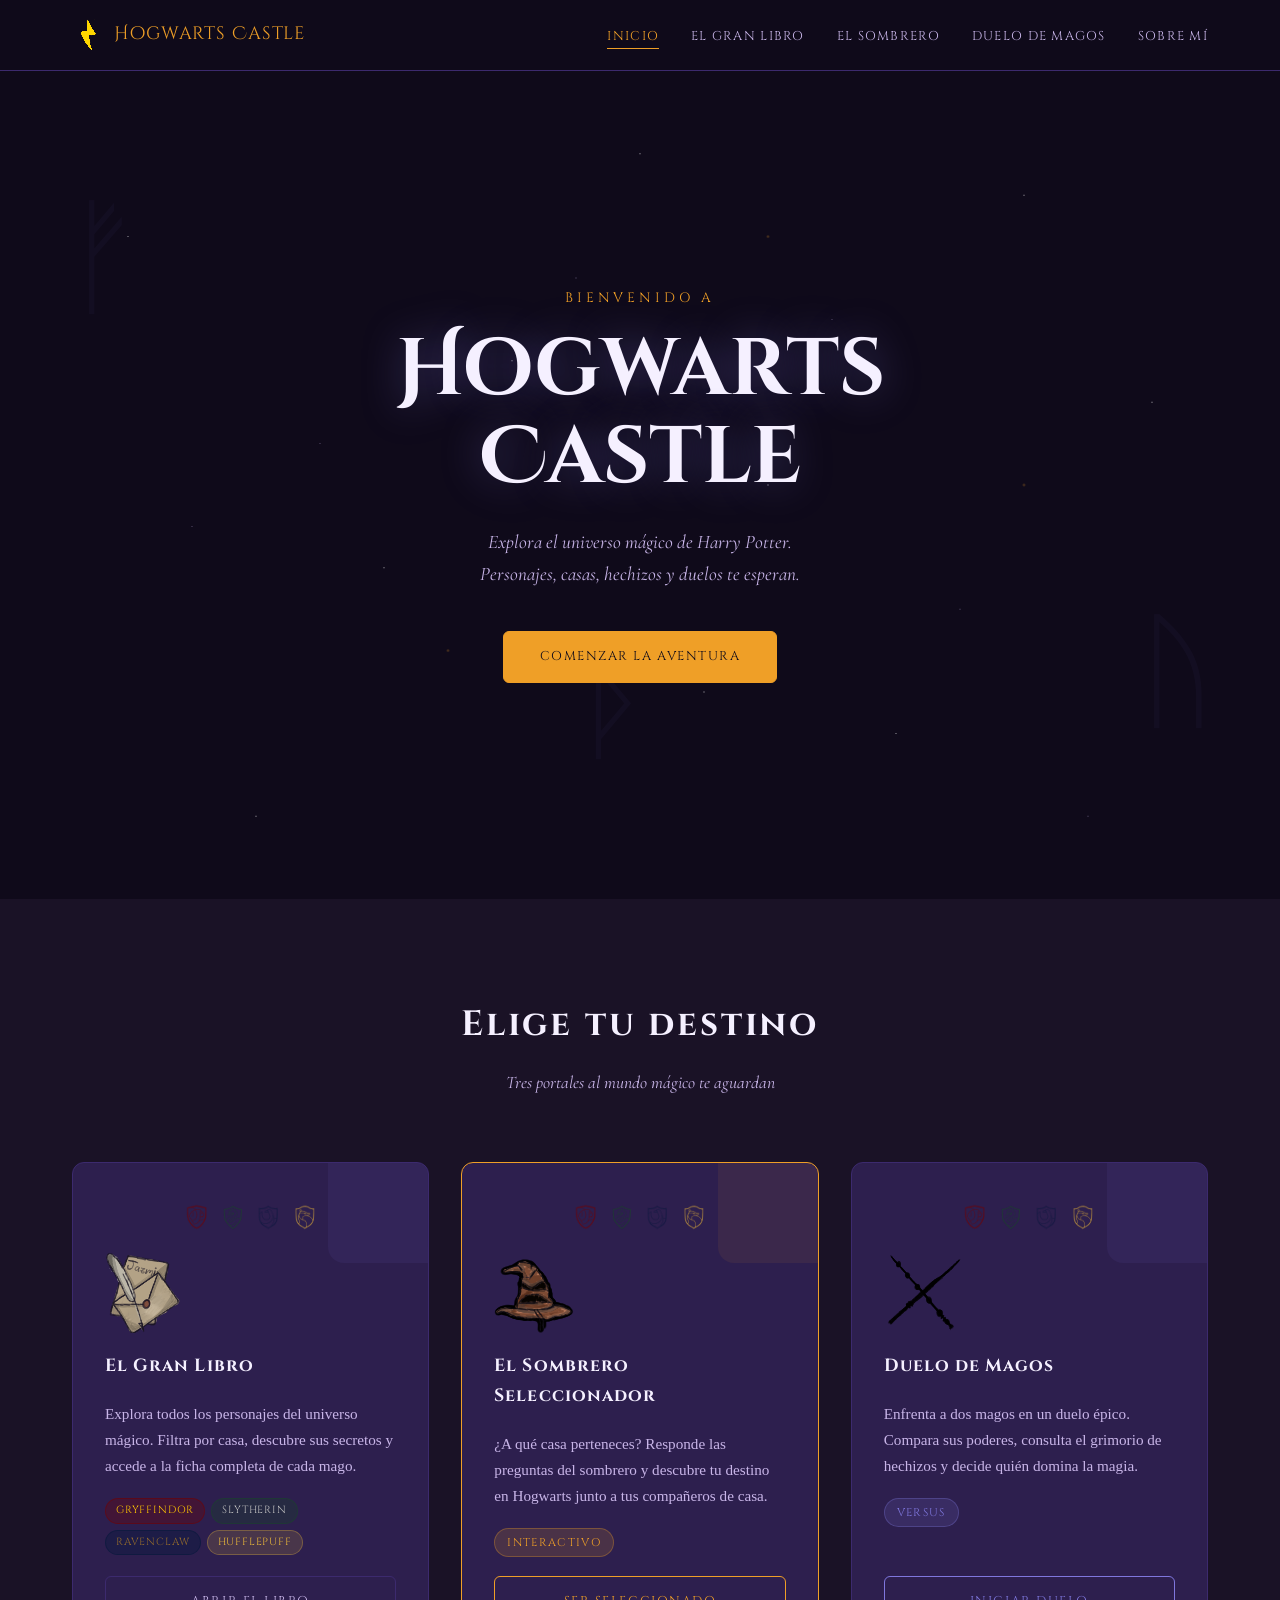
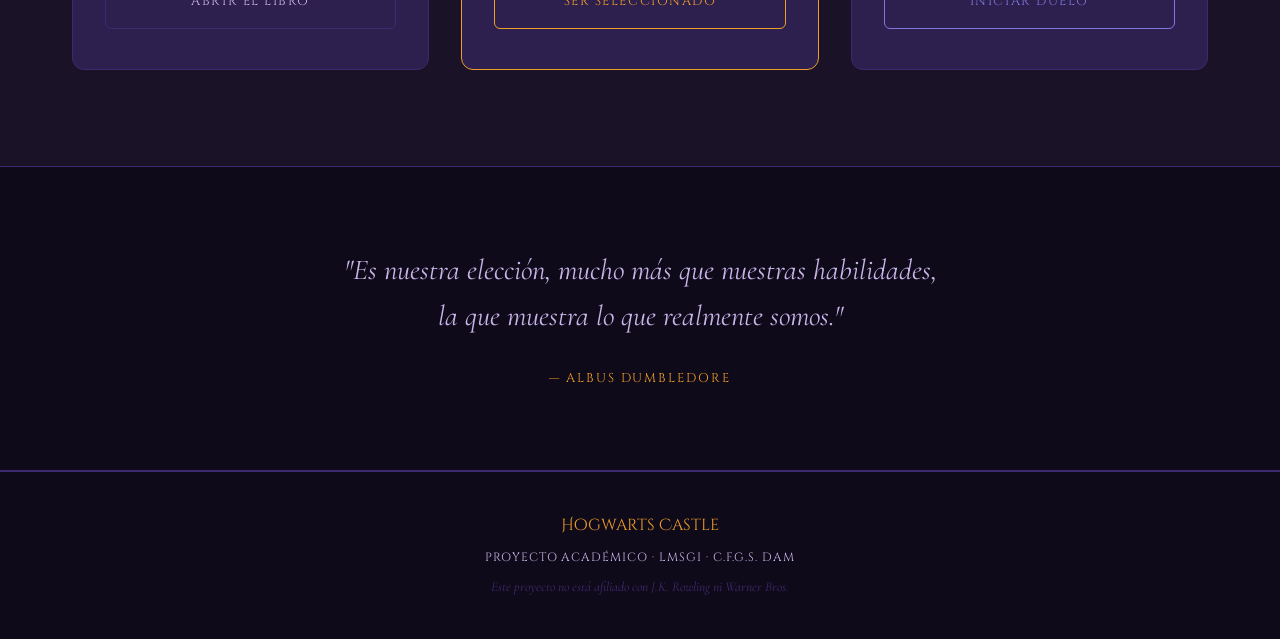
==== commit d8611c5d: "comentarios js" ====
--- a/index.html
+++ b/index.html
@@ -25,7 +25,6 @@
           <span class="logo-text">Hogwarts Castle</span>
         </div>
         <nav class="main-nav">
-          <button class="nav-toggle" aria-label="Abrir menú">&#9776;</button>
           <ul class="nav-list">
             <li><a href="index.html" class="nav-link active">Inicio</a></li>
             <li><a href="pages/libro.html" class="nav-link">El Gran Libro</a></li>
--- a/css/styles.css
+++ b/css/styles.css
@@ -182,23 +182,6 @@
   width: 100%;
 }
 
-/* Botón hamburguesa (oculto por defecto en desktop) */
-.nav-toggle {
-  display: none;
-  background: none;
-  border: 1px solid var(--color-border);
-  color: var(--color-text);
-  font-size: 1.2rem;
-  padding: 6px 10px;
-  border-radius: var(--radius-sm);
-  cursor: pointer;
-  transition: border-color var(--transition);
-}
-
-.nav-toggle:hover {
-  border-color: var(--color-gold);
-  color: var(--color-gold);
-}
 
 /* =============================================
    MAIN
@@ -695,47 +678,7 @@
 .portal-card:nth-child(2) { animation: fadeInUp 0.6s ease 0.3s both; }
 .portal-card:nth-child(3) { animation: fadeInUp 0.6s ease 0.5s both; }
 
-/* =============================================
-   RESPONSIVE
-   lenguajecss.com → CSS → Media Queries
-   ============================================= */
-@media (max-width: 768px) {
-  .nav-toggle {
-    display: block;
-  }
-
-  .nav-list {
-    display: none;
-    position: absolute;
-    top: 70px;
-    left: 0;
-    right: 0;
-    background-color: var(--color-bg-deep);
-    border-bottom: 1px solid var(--color-border);
-    flex-direction: column;
-    gap: 0;
-    padding: 1rem 0;
-    z-index: 99;
-  }
-
-  .nav-list.nav-list--open {
-    display: flex;
-  }
-
-  .nav-link {
-    padding: 0.8rem 2rem;
-    width: 100%;
-    display: block;
-  }
-
-  .cards-grid {
-    grid-template-columns: 1fr;
-  }
-
-  .hero-title {
-    font-size: 2.5rem;
-  }
-}
+
 
 /* =============================================
    PAGE HERO (páginas internas)
@@ -1882,47 +1825,7 @@
   font-size: 0.9rem;
 }
 
-/* =============================================
-   RESPONSIVE PÁGINAS INTERNAS
-   lenguajecss.com → CSS → Media Queries
-   ============================================= */
-@media (max-width: 768px) {
-  .page-hero {
-    padding: 3rem 1.5rem 2rem;
-  }
-
-  .filters-inner {
-    flex-direction: column;
-    align-items: flex-start;
-    gap: 0.8rem;
-  }
-
-  .answers-grid {
-    grid-template-columns: 1fr;
-  }
-
-  .duel-container {
-    grid-template-columns: 1fr;
-  }
-
-  .duel-vs {
-    flex-direction: row;
-    padding-top: 0;
-    justify-content: center;
-  }
-
-  .profile-container {
-    grid-template-columns: 1fr;
-  }
-
-  .characters-grid {
-    grid-template-columns: repeat(auto-fill, minmax(150px, 1fr));
-  }
-
-  .modal-data {
-    grid-template-columns: 1fr;
-  }
-}
+
 
 /* =============================================
    LIBRO.HTML — PORTADA
@@ -2252,35 +2155,7 @@
   animation: pageFlip 0.25s ease both;
 }
 
-/* =============================================
-   LIBRO.HTML — RESPONSIVE
-   lenguajecss.com → CSS → Media Queries
-   ============================================= */
-@media (max-width: 600px) {
-  .book-reader {
-    grid-template-columns: 36px 1fr 36px;
-    gap: 0.5rem;
-  }
-
-  .book-arrow {
-    width: 36px;
-    height: 60px;
-    font-size: 1.6rem;
-  }
-
-  .book-page .characters-grid {
-    grid-template-columns: 1fr 1fr;
-    gap: 1rem;
-  }
-
-  .book-cover__inner {
-    padding: 2.5rem 1.5rem;
-  }
-
-  .book-index__chapters {
-    grid-template-columns: 1fr;
-  }
-}
+
 /* =============================================
    IMÁGENES PERSONALIZADAS
    ============================================= */
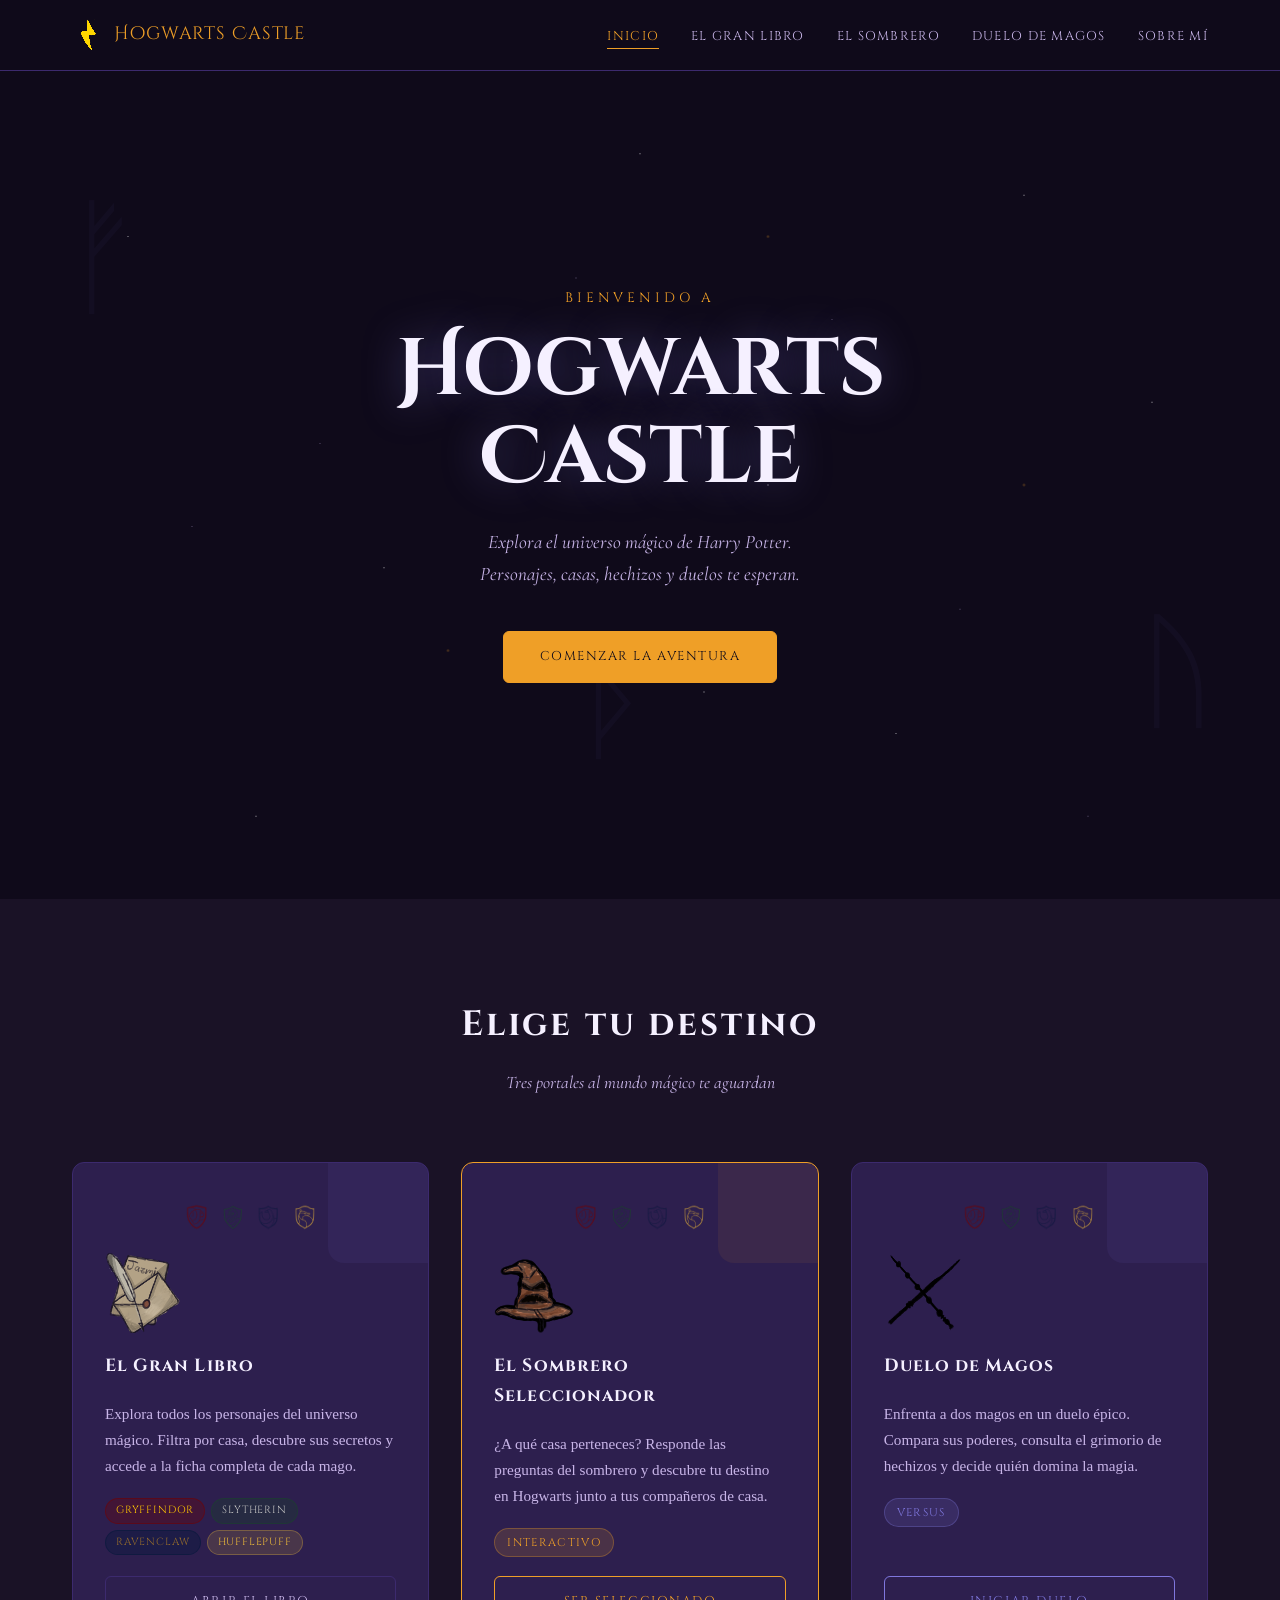
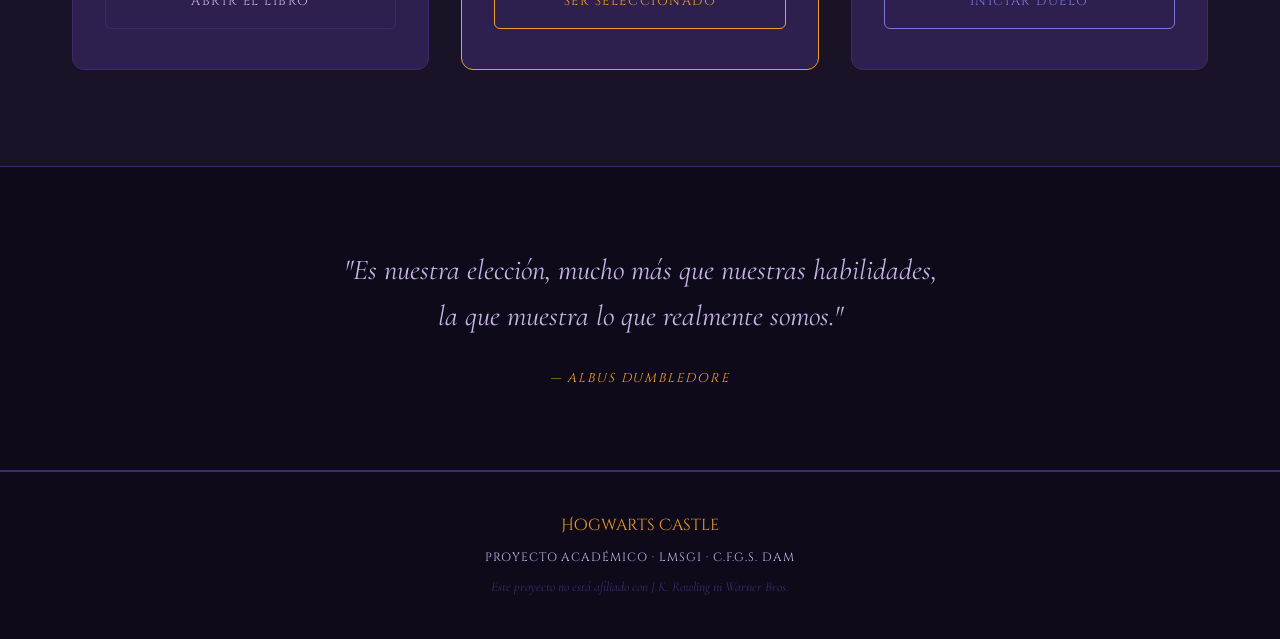
==== commit 9d8f2805: "." ====
--- a/index.html
+++ b/index.html
@@ -3,7 +3,7 @@
   <head>
     <meta charset="UTF-8" />
     <meta name="viewport" content="width=device-width, initial-scale=1.0" />
-    <meta name="author" content="TuNombre" />
+    <meta name="author" content="Jazmin Gutierrez Castro" />
     <meta name="description" content="Hogwarts Castle - Explora el mundo mágico de Harry Potter" />
     <title>Hogwarts Castle</title>
     <link rel="icon" type="image/x-icon" href="img/favicon.png" />
@@ -17,7 +17,6 @@
   </head>
   <body>
 
-    <!-- HEADER -->
     <header class="site-header">
       <div class="header-inner">
         <div class="logo">
@@ -36,10 +35,8 @@
       </div>
     </header>
 
-    <!-- MAIN -->
     <main class="site-main">
 
-      <!-- HERO -->
       <section class="hero">
         <div class="hero-bg">
           <div class="stars"></div>
@@ -62,7 +59,6 @@
         </div>
       </section>
 
-      <!-- SECCIONES -->
       <section class="sections" id="section-title">
         <div class="section-header" >
           <h2 class="section-title" >Elige tu destino</h2>
@@ -71,7 +67,6 @@
 
         <div class="cards-grid">
 
-          <!-- CARD 1: El Gran Libro -->
           <article class="portal-card">
             <div class="portal-card__glow"></div>
             <div class="portal-card__shields" aria-hidden="true">
@@ -95,7 +90,6 @@
             <a href="pages/libro.html" class="btn btn--card">Abrir el libro</a>
           </article>
 
-          <!-- CARD 2: El Sombrero -->
           <article class="portal-card portal-card--featured">
             <div class="portal-card__glow portal-card__glow--gold"></div>
             <div class="portal-card__shields" aria-hidden="true">
@@ -114,7 +108,6 @@
             <a href="pages/sombrero.html" class="btn btn--card btn--gold">Ser seleccionado</a>
           </article>
 
-          <!-- CARD 3: Duelo de Magos -->
           <article class="portal-card">
             <div class="portal-card__glow portal-card__glow--purple"></div>
             <div class="portal-card__shields" aria-hidden="true">
@@ -136,7 +129,6 @@
         </div>
       </section>
 
-      <!-- CITA DECORATIVA -->
       <section class="quote-section">
         <blockquote class="magic-quote">
           <p class="magic-quote__text">
@@ -149,7 +141,6 @@
 
     </main>
 
-    <!-- FOOTER -->
     <footer class="site-footer">
       <div class="footer-inner">
         <p class="footer-brand">Hogwarts Castle</p>
--- a/css/styles.css
+++ b/css/styles.css
@@ -1,10 +1,4 @@
-/* =============================================
-   HOGWARTS CASTLE — styles.css
-   Fuente de referencia: lenguajecss.com
-   ============================================= */
-
-/* --- VARIABLES CSS ---
-   lenguajecss.com → CSS → Custom Properties */
+
 :root {
   --color-bg:         #1A1226;
   --color-bg-card:    #2D1F4E;
@@ -15,67 +9,42 @@
   --color-text-muted: #C8B5E8;
   --color-border:     #3C2A6E;
 
-  --color-gryffindor: #740001;
-  --color-gryffindor-gold: #FFC500;
-  --color-slytherin:  #1A472A;
+  --color-gryffindor:       #740001;
+  --color-gryffindor-gold:  #FFC500;
+  --color-slytherin:        #1A472A;
   --color-slytherin-silver: #C0C0C0;
-  --color-ravenclaw:  #0E1A40;
+  --color-ravenclaw:        #0E1A40;
   --color-ravenclaw-bronze: #946B2D;
-  --color-hufflepuff: #ECB939;
+  --color-hufflepuff:       #ECB939;
   --color-hufflepuff-black: #2E2E2E;
 
-  --font-display:  'Cinzel Decorative', serif;
-  --font-heading:  'Cinzel', serif;
-  --font-body:     'IM Fell English', serif;
-  --font-elegant:  'Cormorant Garamond', serif;
-
-  --radius-sm:  6px;
-  --radius-md:  12px;
-  --radius-lg:  20px;
+  --font-display: 'Cinzel Decorative', serif;
+  --font-heading: 'Cinzel', serif;
+  --font-body:    'IM Fell English', serif;
+  --font-elegant: 'Cormorant Garamond', serif;
+
+  --radius-sm: 6px;
+  --radius-md: 12px;
+  --radius-lg: 20px;
 
   --transition: 0.3s ease;
 }
 
-/* --- RESET BÁSICO ---
-   lenguajehtml.com → HTML → Estructura */
+/* Reset */
 *, *::before, *::after {
   box-sizing: border-box;
   margin: 0;
   padding: 0;
 }
 
-/* --- SCROLLBAR PERSONALIZADA ---
-   NIVEL INTERMEDIO — Pseudoelementos ::-webkit-scrollbar para decorar
-   la barra de scroll en navegadores Chromium y Safari.
-   @see https://lenguajecss.com/css/otras-propiedades/scrollbar/ */
-::-webkit-scrollbar {
-  width: 8px;
-}
-
-::-webkit-scrollbar-track {
-  background-color: var(--color-bg-deep);
-  border-left: 1px solid var(--color-border);
-}
-
-::-webkit-scrollbar-thumb {
-  background-color: var(--color-bg-card);
-  border-radius: 10px;
-  border: 2px solid var(--color-bg-deep);
-}
-
-::-webkit-scrollbar-thumb:hover {
-  background-color: var(--color-accent);
-}
-
-::-webkit-scrollbar-corner {
-  background-color: var(--color-bg-deep);
-}
-
-/* --- BASE ---
-   lenguajecss.com → CSS → Selectores */
-html {
-  scroll-behavior: smooth;
-}
+/* Scrollbar personalizada */
+::-webkit-scrollbar { width: 8px; }
+::-webkit-scrollbar-track { background-color: var(--color-bg-deep); border-left: 1px solid var(--color-border); }
+::-webkit-scrollbar-thumb { background-color: var(--color-bg-card); border-radius: 10px; border: 2px solid var(--color-bg-deep); }
+::-webkit-scrollbar-thumb:hover { background-color: var(--color-accent); }
+::-webkit-scrollbar-corner { background-color: var(--color-bg-deep); }
+
+html { scroll-behavior: smooth; }
 
 body {
   background-color: var(--color-bg);
@@ -88,24 +57,11 @@
   flex-direction: column;
 }
 
-a {
-  color: inherit;
-  text-decoration: none;
-}
-
-ul {
-  list-style: none;
-}
-
-img {
-  max-width: 100%;
-  display: block;
-}
-
-/* =============================================
-   HEADER
-   lenguajecss.com → CSS → Flexbox
-   ============================================= */
+a { color: inherit; text-decoration: none; }
+ul { list-style: none; }
+img { max-width: 100%; display: block; }
+
+/* HEADER */
 .site-header {
   position: sticky;
   top: 0;
@@ -124,17 +80,7 @@
   justify-content: space-between;
 }
 
-/* Logo */
-.logo {
-  display: flex;
-  align-items: center;
-  gap: 10px;
-}
-
-.logo-symbol {
-  font-size: 1.4rem;
-  color: var(--color-gold);
-}
+.logo { display: flex; align-items: center; gap: 10px; }
 
 .logo-text {
   font-family: var(--font-display);
@@ -143,12 +89,7 @@
   letter-spacing: 0.05em;
 }
 
-/* Nav */
-.nav-list {
-  display: flex;
-  gap: 2rem;
-  align-items: center;
-}
+.nav-list { display: flex; gap: 2rem; align-items: center; }
 
 .nav-link {
   font-family: var(--font-heading);
@@ -160,7 +101,7 @@
   position: relative;
 }
 
-/* lenguajecss.com → CSS → Pseudoelementos */
+/* Subrayado animado en hover/active */
 .nav-link::after {
   content: '';
   position: absolute;
@@ -173,28 +114,14 @@
 }
 
 .nav-link:hover,
-.nav-link.active {
-  color: var(--color-gold);
-}
+.nav-link.active { color: var(--color-gold); }
 
 .nav-link:hover::after,
-.nav-link.active::after {
-  width: 100%;
-}
-
-
-/* =============================================
-   MAIN
-   ============================================= */
-.site-main {
-  flex: 1;
-}
-
-/* =============================================
-   HERO
-   lenguajecss.com → CSS → Position
-   lenguajecss.com → CSS → Animations
-   ============================================= */
+.nav-link.active::after { width: 100%; }
+
+.site-main { flex: 1; }
+
+/* HERO */
 .hero {
   position: relative;
   min-height: 92vh;
@@ -206,8 +133,6 @@
   padding: 4rem 2rem;
 }
 
-/* Fondo estrellado animado
-   lenguajecss.com → CSS → Animations → @keyframes */
 .hero-bg {
   position: absolute;
   inset: 0;
@@ -215,6 +140,7 @@
   z-index: 0;
 }
 
+/* Fondo estrellado con múltiples capas de radial-gradient */
 .stars {
   position: absolute;
   inset: 0;
@@ -259,12 +185,7 @@
   100% { opacity: 0.8; }
 }
 
-/* Contenido hero */
-.hero-content {
-  position: relative;
-  z-index: 1;
-  max-width: 700px;
-}
+.hero-content { position: relative; z-index: 1; max-width: 700px; }
 
 .hero-eyebrow {
   font-family: var(--font-heading);
@@ -283,10 +204,6 @@
   line-height: 1.1;
   margin-bottom: 1.5rem;
   animation: fadeInDown 0.8s ease 0.2s both;
-}
-
-/* lenguajecss.com → CSS → Text → text-shadow */
-.hero-title {
   text-shadow: 0 0 40px rgba(127, 119, 221, 0.4);
 }
 
@@ -299,14 +216,7 @@
   animation: fadeInDown 0.8s ease 0.4s both;
 }
 
-/* Runas decorativas
-   lenguajecss.com → CSS → Position → absolute */
-.hero-deco {
-  position: absolute;
-  inset: 0;
-  z-index: 0;
-  pointer-events: none;
-}
+.hero-deco { position: absolute; inset: 0; z-index: 0; pointer-events: none; }
 
 .deco-rune {
   position: absolute;
@@ -326,10 +236,7 @@
   50%       { transform: translateY(-6px); }
 }
 
-/* =============================================
-   BOTONES
-   lenguajecss.com → CSS → Transitions
-   ============================================= */
+/* BOTONES */
 .btn {
   display: inline-block;
   font-family: var(--font-heading);
@@ -340,27 +247,19 @@
   border-radius: var(--radius-sm);
   border: 1px solid currentColor;
   cursor: pointer;
-  transition: background-color var(--transition),
-              color var(--transition),
-              transform var(--transition),
-              box-shadow var(--transition);
+  transition: background-color var(--transition), color var(--transition),
+              transform var(--transition), box-shadow var(--transition);
   animation: fadeInDown 0.8s ease 0.6s both;
 }
 
-.btn:hover {
-  transform: translateY(-2px);
-}
-
-.btn:active {
-  transform: translateY(0) scale(0.98);
-}
+.btn:hover  { transform: translateY(-2px); }
+.btn:active { transform: translateY(0) scale(0.98); }
 
 .btn--primary {
   background-color: var(--color-gold);
   color: var(--color-bg-deep);
   border-color: var(--color-gold);
 }
-
 .btn--primary:hover {
   background-color: transparent;
   color: var(--color-gold);
@@ -375,47 +274,28 @@
   text-align: center;
   margin-top: auto;
 }
-
 .btn--card:hover {
   border-color: var(--color-accent);
   color: var(--color-text);
   background-color: rgba(127, 119, 221, 0.1);
 }
 
-.btn--gold {
-  border-color: var(--color-gold);
-  color: var(--color-gold);
-}
-
+.btn--gold { border-color: var(--color-gold); color: var(--color-gold); }
 .btn--gold:hover {
   background-color: rgba(239, 159, 39, 0.15);
   box-shadow: 0 0 20px rgba(239, 159, 39, 0.2);
 }
 
-.btn--purple {
-  border-color: var(--color-accent);
-  color: var(--color-accent);
-}
-
+.btn--purple { border-color: var(--color-accent); color: var(--color-accent); }
 .btn--purple:hover {
   background-color: rgba(127, 119, 221, 0.15);
   box-shadow: 0 0 20px rgba(127, 119, 221, 0.2);
 }
 
-/* =============================================
-   SECCIÓN CARDS
-   lenguajecss.com → CSS → Grid
-   ============================================= */
-.sections {
-  padding: 6rem 2rem;
-  max-width: 1200px;
-  margin: 0 auto;
-}
-
-.section-header {
-  text-align: center;
-  margin-bottom: 4rem;
-}
+/* SECCIÓN CARDS (index) */
+.sections { padding: 6rem 2rem; max-width: 1200px; margin: 0 auto; }
+
+.section-header { text-align: center; margin-bottom: 4rem; }
 
 .section-title {
   font-family: var(--font-heading);
@@ -438,11 +318,7 @@
   gap: 2rem;
 }
 
-/* =============================================
-   PORTAL CARDS
-   lenguajecss.com → CSS → Flexbox
-   lenguajecss.com → CSS → Transitions
-   ============================================= */
+/* PORTAL CARDS */
 .portal-card {
   position: relative;
   background-color: var(--color-bg-card);
@@ -456,21 +332,11 @@
   transition: transform var(--transition), border-color var(--transition);
 }
 
-.portal-card:hover {
-  transform: translateY(-6px);
-  border-color: var(--color-accent);
-}
-
-.portal-card--featured {
-  border-color: var(--color-gold);
-}
-
-.portal-card--featured:hover {
-  border-color: var(--color-gold);
-}
-
-/* Glow de fondo
-   lenguajecss.com → CSS → Position */
+.portal-card:hover { transform: translateY(-6px); border-color: var(--color-accent); }
+.portal-card--featured { border-color: var(--color-gold); }
+.portal-card--featured:hover { border-color: var(--color-gold); }
+
+/* Glow decorativo en esquina superior derecha */
 .portal-card__glow {
   position: absolute;
   top: -40px;
@@ -483,18 +349,9 @@
   transition: opacity var(--transition);
   pointer-events: none;
 }
-
-.portal-card:hover .portal-card__glow {
-  opacity: 0.14;
-}
-
-.portal-card__glow--gold     { background-color: var(--color-gold); }
-.portal-card__glow--purple   { background-color: var(--color-accent); }
-
-.portal-card__icon {
-  font-size: 2.5rem;
-  line-height: 1;
-}
+.portal-card:hover .portal-card__glow { opacity: 0.14; }
+.portal-card__glow--gold   { background-color: var(--color-gold); }
+.portal-card__glow--purple { background-color: var(--color-accent); }
 
 .portal-card__title {
   font-family: var(--font-heading);
@@ -523,19 +380,13 @@
   border: 1px solid rgba(239, 159, 39, 0.3);
   width: fit-content;
 }
-
 .portal-card__badge--purple {
   background-color: rgba(127, 119, 221, 0.15);
   color: var(--color-accent);
   border-color: rgba(127, 119, 221, 0.3);
 }
 
-/* Tags de casas */
-.portal-card__tags {
-  display: flex;
-  flex-wrap: wrap;
-  gap: 6px;
-}
+.portal-card__tags { display: flex; flex-wrap: wrap; gap: 6px; }
 
 .tag {
   font-family: var(--font-heading);
@@ -546,35 +397,12 @@
   border-radius: 20px;
   border: 1px solid transparent;
 }
-
-.tag--gryffindor {
-  background-color: rgba(116, 0, 1, 0.3);
-  color: var(--color-gryffindor-gold);
-  border-color: rgba(116, 0, 1, 0.5);
-}
-
-.tag--slytherin {
-  background-color: rgba(26, 71, 42, 0.3);
-  color: var(--color-slytherin-silver);
-  border-color: rgba(26, 71, 42, 0.5);
-}
-
-.tag--ravenclaw {
-  background-color: rgba(14, 26, 64, 0.5);
-  color: var(--color-ravenclaw-bronze);
-  border-color: rgba(14, 26, 64, 0.8);
-}
-
-.tag--hufflepuff {
-  background-color: rgba(236, 185, 57, 0.15);
-  color: var(--color-hufflepuff);
-  border-color: rgba(236, 185, 57, 0.3);
-}
-
-/* =============================================
-   CITA MÁGICA
-   lenguajecss.com → CSS → Text
-   ============================================= */
+.tag--gryffindor { background-color: rgba(116,0,1,0.3); color: var(--color-gryffindor-gold); border-color: rgba(116,0,1,0.5); }
+.tag--slytherin  { background-color: rgba(26,71,42,0.3); color: var(--color-slytherin-silver); border-color: rgba(26,71,42,0.5); }
+.tag--ravenclaw  { background-color: rgba(14,26,64,0.5); color: var(--color-ravenclaw-bronze); border-color: rgba(14,26,64,0.8); }
+.tag--hufflepuff { background-color: rgba(236,185,57,0.15); color: var(--color-hufflepuff); border-color: rgba(236,185,57,0.3); }
+
+/* CITA */
 .quote-section {
   padding: 5rem 2rem;
   background-color: var(--color-bg-deep);
@@ -582,11 +410,7 @@
   border-bottom: 1px solid var(--color-border);
 }
 
-.magic-quote {
-  max-width: 800px;
-  margin: 0 auto;
-  text-align: center;
-}
+.magic-quote { max-width: 800px; margin: 0 auto; text-align: center; }
 
 .magic-quote__text {
   font-family: var(--font-elegant);
@@ -603,13 +427,9 @@
   letter-spacing: 0.15em;
   color: var(--color-gold);
   text-transform: uppercase;
-  font-style: normal;
-}
-
-/* =============================================
-   FOOTER
-   lenguajecss.com → CSS → Flexbox
-   ============================================= */
+}
+
+/* FOOTER */
 .site-footer {
   background-color: var(--color-bg-deep);
   border-top: 1px solid var(--color-border);
@@ -625,75 +445,33 @@
   gap: 0.5rem;
 }
 
-.footer-brand {
-  font-family: var(--font-display);
-  font-size: 1rem;
-  color: var(--color-gold);
-}
-
-.footer-copy {
-  font-family: var(--font-heading);
-  font-size: 0.75rem;
-  letter-spacing: 0.08em;
-  color: var(--color-text-muted);
-  text-transform: uppercase;
-}
-
-.footer-disclaimer {
-  font-family: var(--font-elegant);
-  font-size: 0.85rem;
-  font-style: italic;
-  color: var(--color-border);
-}
-
-/* =============================================
-   ANIMACIONES DE ENTRADA
-   lenguajecss.com → CSS → Animations
-   ============================================= */
+.footer-brand { font-family: var(--font-display); font-size: 1rem; color: var(--color-gold); }
+.footer-copy  { font-family: var(--font-heading); font-size: 0.75rem; letter-spacing: 0.08em; color: var(--color-text-muted); text-transform: uppercase; }
+.footer-disclaimer { font-family: var(--font-elegant); font-size: 0.85rem; font-style: italic; color: var(--color-border); }
+
+/* ANIMACIONES */
 @keyframes fadeInDown {
-  from {
-    opacity: 0;
-    transform: translateY(-20px);
-  }
-  to {
-    opacity: 1;
-    transform: translateY(0);
-  }
+  from { opacity: 0; transform: translateY(-20px); }
+  to   { opacity: 1; transform: translateY(0); }
 }
 
 @keyframes fadeInUp {
-  from {
-    opacity: 0;
-    transform: translateY(20px);
-  }
-  to {
-    opacity: 1;
-    transform: translateY(0);
-  }
-}
-
-/* Animación de entrada para las cards
-   lenguajecss.com → CSS → Animations → animation-delay */
+  from { opacity: 0; transform: translateY(20px); }
+  to   { opacity: 1; transform: translateY(0); }
+}
+
 .portal-card:nth-child(1) { animation: fadeInUp 0.6s ease 0.1s both; }
 .portal-card:nth-child(2) { animation: fadeInUp 0.6s ease 0.3s both; }
 .portal-card:nth-child(3) { animation: fadeInUp 0.6s ease 0.5s both; }
 
-
-
-/* =============================================
-   PAGE HERO (páginas internas)
-   lenguajecss.com → CSS → Flexbox
-   ============================================= */
+/* PAGE HERO (páginas internas) */
 .page-hero {
   background-color: var(--color-bg-deep);
   border-bottom: 1px solid var(--color-border);
   padding: 4rem 2rem 3rem;
 }
 
-.page-hero__content {
-  max-width: 1200px;
-  margin: 0 auto;
-}
+.page-hero__content { max-width: 1200px; margin: 0 auto; }
 
 .page-hero__title {
   font-family: var(--font-display);
@@ -712,18 +490,10 @@
   animation: fadeInDown 0.6s ease 0.2s both;
 }
 
-/* =============================================
-   ESTADOS COMPARTIDOS: carga, error, hidden
-   lenguajecss.com → CSS → Display
-   ============================================= */
-.hidden {
-  display: none !important;
-}
-
-.loading-state {
-  text-align: center;
-  padding: 4rem 2rem;
-}
+/* ESTADOS: carga, error, hidden */
+.hidden { display: none !important; }
+
+.loading-state { text-align: center; padding: 4rem 2rem; }
 
 .loading-text {
   font-family: var(--font-elegant);
@@ -738,10 +508,7 @@
   50%       { opacity: 1; }
 }
 
-.error-state {
-  text-align: center;
-  padding: 3rem 2rem;
-}
+.error-state { text-align: center; padding: 3rem 2rem; }
 
 .error-text {
   font-family: var(--font-body);
@@ -754,160 +521,8 @@
   display: inline-block;
 }
 
-/* =============================================
-   LIBRO.HTML — FILTROS
-   lenguajecss.com → CSS → Flexbox
-   ============================================= */
-.filters-section {
-  padding: 2rem 2rem 0;
-  max-width: 1200px;
-  margin: 0 auto;
-}
-
-.filters-inner {
-  display: flex;
-  align-items: center;
-  gap: 1.2rem;
-  flex-wrap: wrap;
-}
-
-.filters-label {
-  font-family: var(--font-heading);
-  font-size: 0.75rem;
-  letter-spacing: 0.1em;
-  text-transform: uppercase;
-  color: var(--color-text-muted);
-  white-space: nowrap;
-}
-
-.filters-group {
-  display: flex;
-  gap: 0.6rem;
-  flex-wrap: wrap;
-}
-
-/* Botones de filtro
-   lenguajecss.com → CSS → Transitions */
-.filter-btn {
-  font-family: var(--font-heading);
-  font-size: 0.72rem;
-  letter-spacing: 0.1em;
-  text-transform: uppercase;
-  padding: 0.5rem 1.2rem;
-  border-radius: 20px;
-  border: 1px solid var(--color-border);
-  background-color: transparent;
-  color: var(--color-text-muted);
-  cursor: pointer;
-  transition: all var(--transition);
-}
-
-.filter-btn:hover {
-  border-color: var(--color-accent);
-  color: var(--color-text);
-}
-
-.filter-btn.active {
-  color: var(--color-text);
-}
-
-.filter-btn--all.active {
-  background-color: var(--color-accent);
-  border-color: var(--color-accent);
-  color: #fff;
-}
-
-.filter-btn--gryffindor { border-color: rgba(116,0,1,0.5); color: var(--color-gryffindor-gold); }
-.filter-btn--gryffindor:hover,
-.filter-btn--gryffindor.active {
-  background-color: var(--color-gryffindor);
-  border-color: var(--color-gryffindor);
-  color: var(--color-gryffindor-gold);
-}
-
-.filter-btn--slytherin { border-color: rgba(26,71,42,0.5); color: var(--color-slytherin-silver); }
-.filter-btn--slytherin:hover,
-.filter-btn--slytherin.active {
-  background-color: var(--color-slytherin);
-  border-color: var(--color-slytherin);
-  color: var(--color-slytherin-silver);
-}
-
-.filter-btn--ravenclaw { border-color: rgba(14,26,64,0.8); color: var(--color-ravenclaw-bronze); }
-.filter-btn--ravenclaw:hover,
-.filter-btn--ravenclaw.active {
-  background-color: var(--color-ravenclaw);
-  border-color: var(--color-ravenclaw);
-  color: var(--color-ravenclaw-bronze);
-}
-
-.filter-btn--hufflepuff { border-color: rgba(236,185,57,0.3); color: var(--color-hufflepuff); }
-.filter-btn--hufflepuff:hover,
-.filter-btn--hufflepuff.active {
-  background-color: rgba(236,185,57,0.2);
-  border-color: var(--color-hufflepuff);
-  color: var(--color-hufflepuff);
-}
-
-/* =============================================
-   LIBRO.HTML — BUSCADOR
-   lenguajecss.com → CSS → Forms
-   ============================================= */
-.search-section {
-  padding: 1.5rem 2rem 0;
-  max-width: 1200px;
-  margin: 0 auto;
-  display: flex;
-  justify-content: center;
-}
-
-.search-inner {
-  max-width: 460px;
-  width: 100%;
-}
-
-.search-input {
-  width: 100%;
-  padding: 0.75rem 1.2rem;
-  background-color: var(--color-bg-card);
-  border: 1px solid var(--color-border);
-  border-radius: var(--radius-sm);
-  color: var(--color-text);
-  font-family: var(--font-body);
-  font-size: 0.95rem;
-  transition: border-color var(--transition);
-  outline: none;
-}
-
-.search-input::placeholder {
-  color: var(--color-text-muted);
-  opacity: 0.6;
-}
-
-.search-input:focus {
-  border-color: var(--color-accent);
-}
-
-.results-count {
-  max-width: 1200px;
-  margin: 1rem auto 0;
-  padding: 0 2rem;
-  font-family: var(--font-heading);
-  font-size: 0.75rem;
-  letter-spacing: 0.08em;
-  text-transform: uppercase;
-  color: var(--color-text-muted);
-}
-
-/* =============================================
-   LIBRO.HTML — GRID DE PERSONAJES
-   lenguajecss.com → CSS → Grid
-   ============================================= */
-.characters-section {
-  max-width: 1200px;
-  margin: 0 auto;
-  padding: 2rem;
-}
+/* LIBRO.HTML — GRID DE PERSONAJES */
+.characters-section { max-width: 1200px; margin: 0 auto; padding: 2rem; }
 
 .characters-grid {
   display: grid;
@@ -915,8 +530,6 @@
   gap: 1.5rem;
 }
 
-/* Tarjeta de personaje
-   lenguajecss.com → CSS → Transitions */
 .character-card {
   background-color: var(--color-bg-card);
   border: 1px solid var(--color-border);
@@ -927,11 +540,9 @@
   animation: fadeInUp 0.4s ease both;
 }
 
-.character-card:hover {
-  transform: translateY(-4px);
-  border-color: var(--color-accent);
-}
-
+.character-card:hover { transform: translateY(-4px); border-color: var(--color-accent); }
+
+/* Borde de color por casa */
 .character-card.gryffindor { border-color: rgba(116,0,1,0.6); }
 .character-card.gryffindor:hover { border-color: var(--color-gryffindor-gold); }
 .character-card.slytherin  { border-color: rgba(26,71,42,0.6); }
@@ -941,22 +552,10 @@
 .character-card.hufflepuff { border-color: rgba(236,185,57,0.3); }
 .character-card.hufflepuff:hover { border-color: var(--color-hufflepuff); }
 
-.character-card__img-wrapper {
-  aspect-ratio: 3 / 4;
-  overflow: hidden;
-  background-color: var(--color-bg-deep);
-}
-
-.character-card__img {
-  width: 100%;
-  height: 100%;
-  object-fit: cover;
-  transition: transform 0.4s ease;
-}
-
-.character-card:hover .character-card__img {
-  transform: scale(1.05);
-}
+.character-card__img-wrapper { aspect-ratio: 3 / 4; overflow: hidden; background-color: var(--color-bg-deep); }
+
+.character-card__img { width: 100%; height: 100%; object-fit: cover; transition: transform 0.4s ease; }
+.character-card:hover .character-card__img { transform: scale(1.05); }
 
 .character-card__no-img {
   width: 100%;
@@ -964,13 +563,10 @@
   display: flex;
   align-items: center;
   justify-content: center;
-  font-size: 3rem;
   color: var(--color-border);
 }
 
-.character-card__body {
-  padding: 1rem;
-}
+.character-card__body { padding: 1rem; }
 
 .character-card__name {
   font-family: var(--font-heading);
@@ -987,10 +583,7 @@
   color: var(--color-text-muted);
 }
 
-/* =============================================
-   LIBRO.HTML — MODAL
-   lenguajecss.com → CSS → Position
-   ============================================= */
+/* LIBRO.HTML — MODAL */
 .modal-overlay {
   position: fixed;
   inset: 0;
@@ -1038,15 +631,9 @@
   transition: all var(--transition);
   z-index: 1;
 }
-
-.modal-close:hover {
-  border-color: var(--color-gold);
-  color: var(--color-gold);
-}
-
-.modal-content {
-  padding: 2rem;
-}
+.modal-close:hover { border-color: var(--color-gold); color: var(--color-gold); }
+
+.modal-content { padding: 2rem; }
 
 .modal-img-wrapper {
   width: 140px;
@@ -1058,11 +645,7 @@
   border: 1px solid var(--color-border);
 }
 
-.modal-img {
-  width: 100%;
-  height: 100%;
-  object-fit: cover;
-}
+.modal-img { width: 100%; height: 100%; object-fit: cover; }
 
 .modal-no-img {
   width: 100%;
@@ -1070,7 +653,6 @@
   display: flex;
   align-items: center;
   justify-content: center;
-  font-size: 4rem;
 }
 
 .modal-name {
@@ -1081,8 +663,11 @@
   margin-bottom: 0.5rem;
 }
 
+/* Badge de casa con escudo — display inline-flex para alinear imagen y texto */
 .modal-house-badge {
-  display: block;
+  display: inline-flex;
+  align-items: center;
+  gap: 6px;
   width: fit-content;
   margin: 0 auto 1.5rem;
   font-family: var(--font-heading);
@@ -1093,38 +678,13 @@
   border-radius: 20px;
 }
 
-.modal-house-badge.gryffindor {
-  background-color: rgba(116,0,1,0.3);
-  color: var(--color-gryffindor-gold);
-  border: 1px solid var(--color-gryffindor);
-}
-.modal-house-badge.slytherin {
-  background-color: rgba(26,71,42,0.3);
-  color: var(--color-slytherin-silver);
-  border: 1px solid var(--color-slytherin);
-}
-.modal-house-badge.ravenclaw {
-  background-color: rgba(14,26,64,0.4);
-  color: var(--color-ravenclaw-bronze);
-  border: 1px solid var(--color-ravenclaw);
-}
-.modal-house-badge.hufflepuff {
-  background-color: rgba(236,185,57,0.15);
-  color: var(--color-hufflepuff);
-  border: 1px solid rgba(236,185,57,0.4);
-}
-.modal-house-badge.no-house {
-  background-color: rgba(127,119,221,0.1);
-  color: var(--color-accent);
-  border: 1px solid var(--color-accent);
-}
-
-.modal-data {
-  display: grid;
-  grid-template-columns: 1fr 1fr;
-  gap: 0.8rem;
-  margin-top: 1rem;
-}
+.modal-house-badge.gryffindor { background-color: rgba(116,0,1,0.3); color: var(--color-gryffindor-gold); border: 1px solid var(--color-gryffindor); }
+.modal-house-badge.slytherin  { background-color: rgba(26,71,42,0.3); color: var(--color-slytherin-silver); border: 1px solid var(--color-slytherin); }
+.modal-house-badge.ravenclaw  { background-color: rgba(14,26,64,0.4); color: var(--color-ravenclaw-bronze); border: 1px solid var(--color-ravenclaw); }
+.modal-house-badge.hufflepuff { background-color: rgba(236,185,57,0.15); color: var(--color-hufflepuff); border: 1px solid rgba(236,185,57,0.4); }
+.modal-house-badge.no-house   { background-color: rgba(127,119,221,0.1); color: var(--color-accent); border: 1px solid var(--color-accent); }
+
+.modal-data { display: grid; grid-template-columns: 1fr 1fr; gap: 0.8rem; margin-top: 1rem; }
 
 .modal-data-item {
   background-color: var(--color-bg-deep);
@@ -1143,39 +703,14 @@
   margin-bottom: 0.3rem;
 }
 
-.modal-data-item__value {
-  font-family: var(--font-body);
-  font-size: 0.9rem;
-  color: var(--color-text);
-}
-
-/* =============================================
-   SOMBRERO.HTML — QUIZ
-   lenguajecss.com → CSS → Flexbox
-   ============================================= */
-.quiz-section {
-  padding: 4rem 2rem;
-  max-width: 700px;
-  margin: 0 auto;
-}
-
-.quiz-container {
-  display: flex;
-  flex-direction: column;
-  gap: 2.5rem;
-  align-items: center;
-}
-
-.hat-wrapper {
-  text-align: center;
-  position: relative;
-}
-
-.hat {
-  font-size: 5rem;
-  display: block;
-  animation: float 3s ease-in-out infinite;
-}
+.modal-data-item__value { font-family: var(--font-body); font-size: 0.9rem; color: var(--color-text); }
+
+/* SOMBRERO.HTML — QUIZ */
+.quiz-section { padding: 4rem 2rem; max-width: 700px; margin: 0 auto; }
+
+.quiz-container { display: flex; flex-direction: column; gap: 2.5rem; align-items: center; }
+
+.hat-wrapper { text-align: center; position: relative; }
 
 .hat-speech {
   background-color: var(--color-bg-card);
@@ -1216,14 +751,8 @@
   margin-bottom: 1.8rem;
 }
 
-.answers-grid {
-  display: grid;
-  grid-template-columns: 1fr 1fr;
-  gap: 0.8rem;
-}
-
-/* Botón de respuesta
-   lenguajecss.com → CSS → Transitions */
+.answers-grid { display: grid; grid-template-columns: 1fr 1fr; gap: 0.8rem; }
+
 .answer-btn {
   background-color: var(--color-bg-deep);
   border: 1px solid var(--color-border);
@@ -1237,7 +766,6 @@
   transition: all var(--transition);
   line-height: 1.4;
 }
-
 .answer-btn:hover {
   border-color: var(--color-gold);
   color: var(--color-text);
@@ -1245,46 +773,14 @@
   transform: translateY(-1px);
 }
 
-/* Barra de progreso
-   lenguajecss.com → CSS → Transitions */
-.progress-bar-wrapper {
-  width: 100%;
-  height: 4px;
-  background-color: var(--color-bg-card);
-  border-radius: 2px;
-  overflow: hidden;
-}
-
-.progress-bar {
-  height: 100%;
-  background-color: var(--color-gold);
-  border-radius: 2px;
-  transition: width 0.4s ease;
-  width: 0%;
-}
-
-/* =============================================
-   SOMBRERO.HTML — RESULTADO
-   lenguajecss.com → CSS → Flexbox
-   ============================================= */
-.result-section {
-  padding: 4rem 2rem;
-  max-width: 900px;
-  margin: 0 auto;
-}
-
-.result-container {
-  text-align: center;
-  display: flex;
-  flex-direction: column;
-  align-items: center;
-  gap: 1.2rem;
-}
-
-.result-hat {
-  font-size: 4rem;
-  animation: float 3s ease-in-out infinite;
-}
+.progress-bar-wrapper { width: 100%; height: 4px; background-color: var(--color-bg-card); border-radius: 2px; overflow: hidden; }
+
+.progress-bar { height: 100%; background-color: var(--color-gold); border-radius: 2px; transition: width 0.4s ease; width: 0%; }
+
+/* SOMBRERO.HTML — RESULTADO */
+.result-section { padding: 4rem 2rem; max-width: 900px; margin: 0 auto; }
+
+.result-container { text-align: center; display: flex; flex-direction: column; align-items: center; gap: 1.2rem; }
 
 .result-eyebrow {
   font-family: var(--font-heading);
@@ -1314,10 +810,7 @@
   line-height: 1.7;
 }
 
-.result-members {
-  width: 100%;
-  margin-top: 1rem;
-}
+.result-members { width: 100%; margin-top: 1rem; }
 
 .result-members__title {
   font-family: var(--font-heading);
@@ -1335,7 +828,6 @@
   margin-bottom: 2rem;
 }
 
-/* Mini tarjeta de compañero de casa */
 .member-card {
   background-color: var(--color-bg-card);
   border: 1px solid var(--color-border);
@@ -1354,20 +846,9 @@
   margin: 0 auto 0.6rem;
 }
 
-.member-card__img {
-  width: 100%;
-  height: 100%;
-  object-fit: cover;
-}
-
-.member-card__no-img {
-  width: 100%;
-  height: 100%;
-  display: flex;
-  align-items: center;
-  justify-content: center;
-  font-size: 1.8rem;
-}
+.member-card__img { width: 100%; height: 100%; object-fit: cover; }
+
+.member-card__no-img { width: 100%; height: 100%; display: flex; align-items: center; justify-content: center; }
 
 .member-card__name {
   font-family: var(--font-heading);
@@ -1377,22 +858,11 @@
   line-height: 1.3;
 }
 
-/* =============================================
-   DUELO.HTML — SECCIÓN DUELO
-   lenguajecss.com → CSS → Grid
-   ============================================= */
-.duel-section {
-  max-width: 1100px;
-  margin: 0 auto;
-  padding: 3rem 2rem;
-}
-
-.duel-container {
-  display: grid;
-  grid-template-columns: 1fr auto 1fr;
-  gap: 2rem;
-  align-items: start;
-}
+/* DUELO */
+.duel-section { max-width: 1100px; margin: 0 auto; padding: 3rem 2rem; }
+
+/* Grid de 3 columnas: jugador | VS | CPU */
+.duel-container { display: grid; grid-template-columns: 1fr auto 1fr; gap: 2rem; align-items: start; }
 
 .duelist-panel__title {
   font-family: var(--font-heading);
@@ -1403,8 +873,6 @@
   margin-bottom: 1rem;
 }
 
-/* Select de magos
-   lenguajecss.com → CSS → Forms */
 .duelist-select {
   width: 100%;
   padding: 0.75rem 1rem;
@@ -1423,12 +891,8 @@
   background-position: right 1rem center;
   padding-right: 2.5rem;
 }
-
-.duelist-select:focus {
-  border-color: var(--color-accent);
-}
-
-/* Tarjeta del duelista */
+.duelist-select:focus { border-color: var(--color-accent); }
+
 .duelist-card {
   background-color: var(--color-bg-card);
   border: 1px solid var(--color-border);
@@ -1438,58 +902,14 @@
   animation: fadeInUp 0.3s ease both;
 }
 
-.duelist-card__img-wrapper {
-  width: 100%;
-  aspect-ratio: 3 / 4;
-  border-radius: var(--radius-sm);
-  overflow: hidden;
-  background-color: var(--color-bg-deep);
-  margin-bottom: 1rem;
-}
-
-.duelist-card__img {
-  width: 100%;
-  height: 100%;
-  object-fit: cover;
-}
-
-.duelist-card__no-img {
-  width: 100%;
-  height: 100%;
-  display: flex;
-  align-items: center;
-  justify-content: center;
-  font-size: 4rem;
-}
-
-.duelist-card__name {
-  font-family: var(--font-heading);
-  font-size: 1rem;
-  letter-spacing: 0.05em;
-  color: var(--color-text);
-  margin-bottom: 0.4rem;
-}
-
-.duelist-card__info {
-  font-family: var(--font-body);
-  font-size: 0.85rem;
-  font-style: italic;
-  color: var(--color-text-muted);
-  margin-bottom: 0.3rem;
-}
-
-.duelist-card__house-badge {
-  display: inline-block;
-  font-family: var(--font-heading);
-  font-size: 0.65rem;
-  letter-spacing: 0.1em;
-  text-transform: uppercase;
-  padding: 3px 10px;
-  border-radius: 20px;
-  margin-top: 0.4rem;
-}
-
-/* Mensaje de espera de la CPU */
+.duelist-card__img-wrapper { width: 100%; aspect-ratio: 3 / 4; border-radius: var(--radius-sm); overflow: hidden; background-color: var(--color-bg-deep); margin-bottom: 1rem; }
+.duelist-card__img { width: 100%; height: 100%; object-fit: cover; }
+.duelist-card__no-img { width: 100%; height: 100%; display: flex; align-items: center; justify-content: center; }
+
+.duelist-card__name { font-family: var(--font-heading); font-size: 1rem; letter-spacing: 0.05em; color: var(--color-text); margin-bottom: 0.4rem; }
+.duelist-card__info { font-family: var(--font-body); font-size: 0.85rem; font-style: italic; color: var(--color-text-muted); margin-bottom: 0.3rem; }
+.duelist-card__house-badge { display: inline-block; font-family: var(--font-heading); font-size: 0.65rem; letter-spacing: 0.1em; text-transform: uppercase; padding: 3px 10px; border-radius: 20px; margin-top: 0.4rem; }
+
 .cpu-hint {
   font-family: var(--font-elegant);
   font-size: 0.95rem;
@@ -1502,30 +922,10 @@
   margin-top: 1rem;
 }
 
-/* VS central */
-.duel-vs {
-  display: flex;
-  flex-direction: column;
-  align-items: center;
-  justify-content: flex-start;
-  gap: 1.5rem;
-  padding-top: 2.5rem;
-}
-
-.duel-vs__text {
-  font-family: var(--font-display);
-  font-size: 2rem;
-  color: var(--color-gold);
-  letter-spacing: 0.1em;
-}
-
-.duel-btn {
-  white-space: nowrap;
-  animation: none;
-}
-
-/* Resultado del duelo
-   lenguajecss.com → CSS → Animations */
+.duel-vs { display: flex; flex-direction: column; align-items: center; justify-content: flex-start; gap: 1.5rem; padding-top: 2.5rem; }
+.duel-vs__text { font-family: var(--font-display); font-size: 2rem; color: var(--color-gold); letter-spacing: 0.1em; }
+.duel-btn { white-space: nowrap; animation: none; }
+
 .duel-result {
   text-align: center;
   margin-top: 2rem;
@@ -1535,51 +935,17 @@
   border-radius: var(--radius-md);
   animation: fadeInUp 0.4s ease both;
 }
-
-.duel-result__text {
-  font-family: var(--font-elegant);
-  font-size: 1.2rem;
-  font-style: italic;
-  color: var(--color-gold);
-}
-
-/* =============================================
-   DUELO.HTML — GRIMORIO DE HECHIZOS
-   lenguajecss.com → CSS → Grid
-   ============================================= */
+.duel-result__text { font-family: var(--font-elegant); font-size: 1.2rem; font-style: italic; color: var(--color-gold); }
+
+/* LIBRO — GRIMORIO DE HECHIZOS*/
 .spells-section {
   max-width: 1100px;
   margin: 0 auto;
-  padding: 0 2rem 4rem;
+  padding: 3rem 2rem 4rem;
   border-top: 1px solid var(--color-border);
-  padding-top: 3rem;
-}
-
-.spells-header {
-  text-align: center;
-  margin-bottom: 2rem;
-}
-
-.spells-search-wrapper {
-  max-width: 460px;
-  margin: 0 auto 1rem;
-}
-
-.spells-count {
-  text-align: center;
-  font-family: var(--font-heading);
-  font-size: 0.75rem;
-  letter-spacing: 0.08em;
-  text-transform: uppercase;
-  color: var(--color-text-muted);
-  margin-bottom: 2rem;
-}
-
-.spells-grid {
-  display: grid;
-  grid-template-columns: repeat(2, 1fr);
-  gap: 1rem;
-}
+}
+
+.spells-grid { display: grid; grid-template-columns: repeat(2, 1fr); gap: 1rem; }
 
 .spell-card {
   background-color: var(--color-bg-card);
@@ -1589,46 +955,16 @@
   transition: transform var(--transition), border-color var(--transition);
   animation: fadeInUp 0.4s ease both;
 }
-
-.spell-card:hover {
-  transform: translateY(-2px);
-  border-color: var(--color-accent);
-}
-
-.spell-card__incantation {
-  font-family: var(--font-display);
-  font-size: 1rem;
-  color: var(--color-gold);
-  margin-bottom: 0.4rem;
-  letter-spacing: 0.04em;
-}
-
-.spell-card__name {
-  font-family: var(--font-heading);
-  font-size: 0.75rem;
-  letter-spacing: 0.08em;
-  text-transform: uppercase;
-  color: var(--color-text-muted);
-}
-
-/* =============================================
-   SOBRE-MI.HTML — PERFIL
-   lenguajecss.com → CSS → Grid
-   ============================================= */
-.profile-section {
-  padding: 4rem 2rem;
-  max-width: 1000px;
-  margin: 0 auto;
-}
-
-.profile-container {
-  display: grid;
-  grid-template-columns: 1fr 1.6fr;
-  gap: 2.5rem;
-  align-items: start;
-}
-
-/* Ficha de alumno */
+.spell-card:hover { transform: translateY(-2px); border-color: var(--color-accent); }
+
+.spell-card__incantation { font-family: var(--font-display); font-size: 1rem; color: var(--color-gold); margin-bottom: 0.4rem; letter-spacing: 0.04em; }
+.spell-card__name { font-family: var(--font-heading); font-size: 0.75rem; letter-spacing: 0.08em; text-transform: uppercase; color: var(--color-text-muted); }
+
+/* SOBRE MI — PERFIL */
+.profile-section { padding: 4rem 2rem; max-width: 1000px; margin: 0 auto; }
+
+.profile-container { display: grid; grid-template-columns: 1fr 1.6fr; gap: 2.5rem; align-items: start; }
+
 .profile-card {
   background-color: var(--color-bg-card);
   border: 1px solid var(--color-gold);
@@ -1637,75 +973,19 @@
   animation: fadeInUp 0.5s ease both;
 }
 
-.profile-card__header {
-  display: flex;
-  flex-direction: column;
-  align-items: center;
-  text-align: center;
-  gap: 1rem;
-  margin-bottom: 1.5rem;
-}
-
-.profile-card__seal {
-  animation: float 4s ease-in-out infinite;
-}
-
-.profile-card__eyebrow {
-  font-family: var(--font-heading);
-  font-size: 0.7rem;
-  letter-spacing: 0.1em;
-  text-transform: uppercase;
-  color: var(--color-gold);
-}
-
-.profile-card__name {
-  font-family: var(--font-display);
-  font-size: 1.5rem;
-  color: var(--color-text);
-}
-
-.profile-card__role {
-  font-family: var(--font-elegant);
-  font-size: 0.9rem;
-  font-style: italic;
-  color: var(--color-text-muted);
-}
-
-.profile-card__divider {
-  height: 1px;
-  background-color: var(--color-border);
-  margin-bottom: 1.5rem;
-}
-
-/* Data list: dl / dt / dd
-   lenguajehtml.com → HTML → Listas → dl */
-.profile-card__data {
-  display: flex;
-  flex-direction: column;
-  gap: 0.8rem;
-}
-
-.profile-data-row {
-  display: flex;
-  flex-direction: column;
-  gap: 0.2rem;
-}
-
-.profile-data-row__label {
-  font-family: var(--font-heading);
-  font-size: 0.65rem;
-  letter-spacing: 0.1em;
-  text-transform: uppercase;
-  color: var(--color-text-muted);
-}
-
-.profile-data-row__value {
-  font-family: var(--font-body);
-  font-size: 0.95rem;
-  color: var(--color-text);
-}
-
-/* Badge de casa en sobre-mi */
+.profile-card__header { display: flex; flex-direction: column; align-items: center; text-align: center; gap: 1rem; margin-bottom: 1.5rem; }
+
+.profile-card__eyebrow { font-family: var(--font-heading); font-size: 0.7rem; letter-spacing: 0.1em; text-transform: uppercase; color: var(--color-gold); }
+.profile-card__name    { font-family: var(--font-display); font-size: 1.5rem; color: var(--color-text); }
+
+.profile-card__divider { height: 1px; background-color: var(--color-border); margin-bottom: 1.5rem; }
+
+.profile-card__data { display: flex; flex-direction: column; gap: 0.8rem; }
+
+.profile-data-row { display: flex; flex-direction: column; gap: 0.2rem; }
+.profile-data-row__label { font-family: var(--font-heading); font-size: 0.65rem; letter-spacing: 0.1em; text-transform: uppercase; color: var(--color-text-muted); }
+.profile-data-row__value { font-family: var(--font-body); font-size: 0.95rem; color: var(--color-text); }
+
 .house-badge {
   display: inline-block;
   font-family: var(--font-heading);
@@ -1715,29 +995,8 @@
   padding: 4px 14px;
   border-radius: 20px;
 }
-
-.house-badge--gryffindor {
-  background-color: rgba(116,0,1,0.3);
-  color: var(--color-gryffindor-gold);
-  border: 1px solid var(--color-gryffindor);
-}
-.house-badge--slytherin {
-  background-color: rgba(26,71,42,0.3);
-  color: var(--color-slytherin-silver);
-  border: 1px solid var(--color-slytherin);
-}
-.house-badge--ravenclaw {
-  background-color: rgba(14,26,64,0.4);
-  color: var(--color-ravenclaw-bronze);
-  border: 1px solid var(--color-ravenclaw);
-}
-.house-badge--hufflepuff {
-  background-color: rgba(236,185,57,0.15);
-  color: var(--color-hufflepuff);
-  border: 1px solid rgba(236,185,57,0.4);
-}
-
-/* Tarjeta del proyecto */
+.house-badge--gryffindor { background-color: rgba(116,0,1,0.3); color: var(--color-gryffindor-gold); border: 1px solid var(--color-gryffindor); }
+
 .project-card {
   background-color: var(--color-bg-card);
   border: 1px solid var(--color-border);
@@ -1749,88 +1008,17 @@
   animation: fadeInUp 0.5s ease 0.1s both;
 }
 
-.project-card__title {
-  font-family: var(--font-heading);
-  font-size: 0.85rem;
-  letter-spacing: 0.1em;
-  text-transform: uppercase;
-  color: var(--color-gold);
-  margin-bottom: 0.2rem;
-}
-
-.project-card__text {
-  font-family: var(--font-body);
-  font-size: 0.95rem;
-  color: var(--color-text-muted);
-  line-height: 1.7;
-}
-
-.project-link {
-  color: var(--color-accent);
-  text-decoration: underline;
-  text-decoration-color: transparent;
-  transition: text-decoration-color var(--transition);
-}
-
-.project-link:hover {
-  text-decoration-color: var(--color-accent);
-}
-
-/* Tecnologías */
-.tech-list__title,
-.references__title {
-  font-family: var(--font-heading);
-  font-size: 0.72rem;
-  letter-spacing: 0.1em;
-  text-transform: uppercase;
-  color: var(--color-text-muted);
-  margin-bottom: 0.6rem;
-}
-
-.tech-tags {
-  display: flex;
-  flex-wrap: wrap;
-  gap: 0.5rem;
-  list-style: none;
-}
-
-.tech-tag {
-  font-family: var(--font-heading);
-  font-size: 0.68rem;
-  letter-spacing: 0.08em;
-  text-transform: uppercase;
-  padding: 4px 12px;
-  border-radius: 20px;
-  border: 1px solid var(--color-border);
-  color: var(--color-accent);
-  background-color: rgba(127, 119, 221, 0.08);
-  transition: all var(--transition);
-}
-
-.tech-tag:hover {
-  border-color: var(--color-accent);
-  background-color: rgba(127, 119, 221, 0.15);
-}
-
-/* Referencias */
-.references__list {
-  list-style: none;
-  display: flex;
-  flex-direction: column;
-  gap: 0.4rem;
-}
-
-.references__list li {
-  font-family: var(--font-body);
-  font-size: 0.9rem;
-}
-
-
-
-/* =============================================
-   LIBRO.HTML — PORTADA
-   lenguajecss.com → CSS → Flexbox
-   ============================================= */
+.project-card__title { font-family: var(--font-heading); font-size: 0.85rem; letter-spacing: 0.1em; text-transform: uppercase; color: var(--color-gold); margin-bottom: 0.2rem; }
+.project-card__text  { font-family: var(--font-body); font-size: 0.95rem; color: var(--color-text-muted); line-height: 1.7; }
+
+.project-link { color: var(--color-accent); text-decoration: underline; text-decoration-color: transparent; transition: text-decoration-color var(--transition); }
+.project-link:hover { text-decoration-color: var(--color-accent); }
+
+.references__title { font-family: var(--font-heading); font-size: 0.72rem; letter-spacing: 0.1em; text-transform: uppercase; color: var(--color-text-muted); margin-bottom: 0.6rem; }
+.references__list { list-style: none; display: flex; flex-direction: column; gap: 0.4rem; }
+.references__list li { font-family: var(--font-body); font-size: 0.9rem; }
+
+/* LIBRO — PORTADA */
 .book-cover {
   min-height: 92vh;
   display: flex;
@@ -1850,26 +1038,11 @@
   padding: 3.5rem 3rem;
   background-color: var(--color-bg-card);
   animation: fadeInDown 0.8s ease both;
-  /* Sombra interior simulando profundidad de libro */
   box-shadow: inset 0 0 60px rgba(239,159,39,0.04);
 }
 
-.book-cover__ornament {
-  font-family: var(--font-heading);
-  font-size: 0.9rem;
-  letter-spacing: 0.3em;
-  color: var(--color-gold);
-  margin-bottom: 1.2rem;
-}
-
-.book-cover__subtitle {
-  font-family: var(--font-heading);
-  font-size: 0.72rem;
-  letter-spacing: 0.25em;
-  text-transform: uppercase;
-  color: var(--color-text-muted);
-  margin-bottom: 1rem;
-}
+.book-cover__ornament { font-family: var(--font-heading); font-size: 0.9rem; letter-spacing: 0.3em; color: var(--color-gold); margin-bottom: 1.2rem; }
+.book-cover__subtitle { font-family: var(--font-heading); font-size: 0.72rem; letter-spacing: 0.25em; text-transform: uppercase; color: var(--color-text-muted); margin-bottom: 1rem; }
 
 .book-cover__title {
   font-family: var(--font-display);
@@ -1877,60 +1050,20 @@
   color: var(--color-gold);
   line-height: 1.1;
   margin-bottom: 0.6rem;
-  /* lenguajecss.com → CSS → Text → text-shadow */
   text-shadow: 0 0 30px rgba(239,159,39,0.25);
 }
 
-.book-cover__edition {
-  font-family: var(--font-elegant);
-  font-size: 0.9rem;
-  font-style: italic;
-  color: var(--color-text-muted);
-  margin-bottom: 1.5rem;
-}
-
-.book-cover__divider {
-  width: 60px;
-  height: 1px;
-  background-color: var(--color-gold);
-  margin: 0 auto 1.5rem;
-  opacity: 0.5;
-}
-
-.book-cover__desc {
-  font-family: var(--font-elegant);
-  font-size: 1rem;
-  font-style: italic;
-  color: var(--color-text-muted);
-  line-height: 1.7;
-  margin-bottom: 2rem;
-}
-
-.book-cover__btn {
-  animation: none;
-}
-
-/* =============================================
-   LIBRO.HTML — CONTENIDO DEL LIBRO
-   ============================================= */
-.book-content {
-  max-width: 1200px;
-  margin: 0 auto;
-  padding: 3rem 2rem 4rem;
-}
-
-/* =============================================
-   LIBRO.HTML — ÍNDICE
-   lenguajecss.com → CSS → Grid
-   ============================================= */
-.book-index {
-  margin-bottom: 1.5rem;
-}
-
-.book-index__header {
-  text-align: center;
-  margin-bottom: 2rem;
-}
+.book-cover__edition { font-family: var(--font-elegant); font-size: 0.9rem; font-style: italic; color: var(--color-text-muted); margin-bottom: 1.5rem; }
+.book-cover__divider { width: 60px; height: 1px; background-color: var(--color-gold); margin: 0 auto 1.5rem; opacity: 0.5; }
+.book-cover__desc    { font-family: var(--font-elegant); font-size: 1rem; font-style: italic; color: var(--color-text-muted); line-height: 1.7; margin-bottom: 2rem; }
+.book-cover__btn     { animation: none; }
+
+.book-content { max-width: 1200px; margin: 0 auto; padding: 3rem 2rem 4rem; }
+
+/* LIBRO — ÍNDICE DE CAPÍTULOS */
+.book-index { margin-bottom: 1.5rem; }
+
+.book-index__header { text-align: center; margin-bottom: 2rem; }
 
 .book-index__label {
   font-family: var(--font-heading);
@@ -1941,21 +1074,10 @@
   margin-bottom: 0.5rem;
 }
 
-.book-index__title {
-  font-family: var(--font-display);
-  font-size: clamp(1.4rem, 3vw, 2rem);
-  color: var(--color-text);
-}
-
-.book-index__chapters {
-  display: grid;
-  grid-template-columns: repeat(3, minmax(0, 340px));
-  gap: 1rem;
-  justify-content: center;
-}
-
-/* Botón de capítulo
-   lenguajecss.com → CSS → Transitions */
+.book-index__title { font-family: var(--font-display); font-size: clamp(1.4rem, 3vw, 2rem); color: var(--color-text); }
+
+.book-index__chapters { display: grid; grid-template-columns: repeat(3, minmax(0, 340px)); gap: 1rem; justify-content: center; }
+
 .chapter-btn {
   background-color: var(--color-bg-card);
   border: 1px solid var(--color-border);
@@ -1970,125 +1092,44 @@
   position: relative;
   overflow: hidden;
 }
-
-.chapter-btn:hover {
-  transform: translateY(-3px);
-}
-
-.chapter-btn.active {
-  border-width: 2px;
-}
-
-/* Número de capítulo romano */
-.chapter-btn__num {
-  font-family: var(--font-display);
-  font-size: 1.3rem;
-  color: var(--color-text-muted);
-  min-width: 28px;
-  transition: color var(--transition);
-}
-
-.chapter-btn__name {
-  font-family: var(--font-heading);
-  font-size: 0.8rem;
-  letter-spacing: 0.06em;
-  color: var(--color-text);
-  flex: 1;
-}
-
-.chapter-btn__count {
-  font-family: var(--font-elegant);
-  font-size: 0.8rem;
-  font-style: italic;
-  color: var(--color-text-muted);
-  white-space: nowrap;
-}
-
-/* Colores por capítulo */
+.chapter-btn:hover { transform: translateY(-3px); }
+.chapter-btn.active { border-width: 2px; }
+
+.chapter-btn__num  { font-family: var(--font-display); font-size: 1.3rem; color: var(--color-text-muted); min-width: 28px; transition: color var(--transition); }
+.chapter-btn__name { font-family: var(--font-heading); font-size: 0.8rem; letter-spacing: 0.06em; color: var(--color-text); flex: 1; }
+.chapter-btn__count { font-family: var(--font-elegant); font-size: 0.8rem; font-style: italic; color: var(--color-text-muted); white-space: nowrap; }
+
 .chapter-btn--all:hover,
-.chapter-btn--all.active {
-  border-color: var(--color-accent);
-  background-color: rgba(127,119,221,0.08);
-}
+.chapter-btn--all.active { border-color: var(--color-accent); background-color: rgba(127,119,221,0.08); }
 .chapter-btn--all.active .chapter-btn__num { color: var(--color-accent); }
 
 .chapter-btn--gryffindor:hover,
-.chapter-btn--gryffindor.active {
-  border-color: var(--color-gryffindor);
-  background-color: rgba(116,0,1,0.12);
-}
+.chapter-btn--gryffindor.active { border-color: var(--color-gryffindor); background-color: rgba(116,0,1,0.12); }
 .chapter-btn--gryffindor.active .chapter-btn__num { color: var(--color-gryffindor-gold); }
 
 .chapter-btn--slytherin:hover,
-.chapter-btn--slytherin.active {
-  border-color: var(--color-slytherin);
-  background-color: rgba(26,71,42,0.12);
-}
+.chapter-btn--slytherin.active { border-color: var(--color-slytherin); background-color: rgba(26,71,42,0.12); }
 .chapter-btn--slytherin.active .chapter-btn__num { color: var(--color-slytherin-silver); }
 
 .chapter-btn--ravenclaw:hover,
-.chapter-btn--ravenclaw.active {
-  border-color: var(--color-ravenclaw);
-  background-color: rgba(49, 89, 223, 0.25);
-}
+.chapter-btn--ravenclaw.active { border-color: var(--color-ravenclaw); background-color: rgba(49,89,223,0.25); }
 .chapter-btn--ravenclaw.active .chapter-btn__num { color: var(--color-ravenclaw-bronze); }
 
 .chapter-btn--hufflepuff:hover,
-.chapter-btn--hufflepuff.active {
-  border-color: var(--color-hufflepuff);
-  background-color: rgba(236,185,57,0.1);
-}
+.chapter-btn--hufflepuff.active { border-color: var(--color-hufflepuff); background-color: rgba(236,185,57,0.1); }
 .chapter-btn--hufflepuff.active .chapter-btn__num { color: var(--color-hufflepuff); }
 
 .chapter-btn--spells:hover,
-.chapter-btn--spells.active {
-  border-color: var(--color-gold);
-  background-color: rgba(239,159,39,0.08);
-}
+.chapter-btn--spells.active { border-color: var(--color-gold); background-color: rgba(239,159,39,0.08); }
 .chapter-btn--spells.active .chapter-btn__num { color: var(--color-gold); }
 
-/* =============================================
-   LIBRO.HTML — CABECERA DE CAPÍTULO
-   ============================================= */
-.chapter-header {
-  display: flex;
-  align-items: baseline;
-  justify-content: space-between;
-  flex-wrap: wrap;
-  gap: 0.5rem;
-  margin-bottom: 2rem;
-  padding-bottom: 1rem;
-  border-bottom: 1px solid var(--color-border);
-}
-
-.chapter-header__title {
-  font-family: var(--font-heading);
-  font-size: clamp(1.1rem, 2.5vw, 1.5rem);
-  letter-spacing: 0.06em;
-  color: var(--color-text);
-}
-
-.chapter-header__info {
-  font-family: var(--font-elegant);
-  font-size: 0.9rem;
-  font-style: italic;
-  color: var(--color-text-muted);
-}
-
-/* =============================================
-   LIBRO.HTML — LECTOR CON FLECHAS
-   lenguajecss.com → CSS → Grid
-   ============================================= */
-.book-reader {
-  display: grid;
-  grid-template-columns: 56px 1fr 56px;
-  gap: 1rem;
-  align-items: center;
-  min-height: 500px;
-}
-
-/* Flechas laterales
-   lenguajecss.com → CSS → Transitions */
+.chapter-header { display: flex; align-items: baseline; justify-content: space-between; flex-wrap: wrap; gap: 0.5rem; margin-bottom: 2rem; padding-bottom: 1rem; border-bottom: 1px solid var(--color-border); }
+.chapter-header__title { font-family: var(--font-heading); font-size: clamp(1.1rem, 2.5vw, 1.5rem); letter-spacing: 0.06em; color: var(--color-text); }
+.chapter-header__info  { font-family: var(--font-elegant); font-size: 0.9rem; font-style: italic; color: var(--color-text-muted); }
+
+/* LIBRO — LECTOR CON FLECHAS */
+.book-reader { display: grid; grid-template-columns: 56px 1fr 56px; gap: 1rem; align-items: center; min-height: 500px; }
+
 .book-arrow {
   background-color: var(--color-bg-card);
   border: 1px solid var(--color-border);
@@ -2105,104 +1146,37 @@
   align-self: center;
   line-height: 1;
 }
-
-.book-arrow:hover:not(:disabled) {
-  border-color: var(--color-gold);
-  color: var(--color-gold);
-  transform: scale(1.05);
-}
-
-.book-arrow:disabled {
-  opacity: 0.2;
-  cursor: not-allowed;
-}
-
-/* Página del libro */
-.book-page {
-  display: flex;
-  flex-direction: column;
-  gap: 1.5rem;
-}
-
-/* Grid de 4 tarjetas por página en 2 columnas ajustadas
-   lenguajecss.com → CSS → Grid */
-.book-page .characters-grid {
-  display: grid;
-  grid-template-columns: repeat(2, minmax(0, 220px));
-  gap: 1.5rem;
-  justify-content: center;
-}
-
-/* Número de página */
-.book-page__num {
-  font-family: var(--font-elegant);
-  font-size: 0.85rem;
-  font-style: italic;
-  color: var(--color-text-muted);
-  text-align: center;
-  padding-top: 0.5rem;
-  border-top: 1px solid var(--color-border);
-}
-
-/* Animación de cambio de página
-   lenguajecss.com → CSS → Animations */
+.book-arrow:hover:not(:disabled) { border-color: var(--color-gold); color: var(--color-gold); transform: scale(1.05); }
+.book-arrow:disabled { opacity: 0.2; cursor: not-allowed; }
+
+.book-page { display: flex; flex-direction: column; gap: 1.5rem; }
+
+.book-page .characters-grid { display: grid; grid-template-columns: repeat(2, minmax(0, 220px)); gap: 1.5rem; justify-content: center; }
+
+.book-page__num { font-family: var(--font-elegant); font-size: 0.85rem; font-style: italic; color: var(--color-text-muted); text-align: center; padding-top: 0.5rem; border-top: 1px solid var(--color-border); }
+
 @keyframes pageFlip {
   0%   { opacity: 0; transform: translateX(16px); }
   100% { opacity: 1; transform: translateX(0); }
 }
 
-.book-page--turning {
-  animation: pageFlip 0.25s ease both;
-}
-
-
-/* =============================================
-   IMÁGENES PERSONALIZADAS
-   ============================================= */
-
-/* Logo */
-.logo-symbol {
-  width: 32px;
-  height: 32px;
-  object-fit: contain;
-}
-
-/* Portal cards */
-.portal-card__icon {
-  width: 80px;
-  height: 80px;
-  object-fit: contain;
-}
-
-/* Sombrero */
-.hat {
-  width: 160px;
-  height: 160px;
-  object-fit: contain;
-  display: block;
-  margin: 0 auto;
-}
-
-.result-hat {
-  width: 128px;
-  height: 128px;
-  object-fit: contain;
-  display: block;
-  margin: 0 auto;
-}
-
-/* Placeholder bruja/hechicero — tarjeta personaje */
+.book-page--turning { animation: pageFlip 0.25s ease both; }
+
+/* IMÁGENES PERSONALIZADAS */
+.logo-symbol { width: 32px; height: 32px; object-fit: contain; }
+
+.portal-card__icon { width: 80px; height: 80px; object-fit: contain; }
+
+.hat { width: 160px; height: 160px; object-fit: contain; display: block; margin: 0 auto; animation: float 3s ease-in-out infinite; }
+
+.result-hat { width: 128px; height: 128px; object-fit: contain; display: block; margin: 0 auto; animation: float 3s ease-in-out infinite; }
+
+/* Placeholders de bruja/hechicero generados por JS */
 .character-card__no-img img,
 .modal-no-img img,
 .member-card__no-img img,
-.duelist-card__no-img img {
-  width: 100%;
-  height: 100%;
-  object-fit: cover;
-  display: block;
-}
-
-/* Sello sobre-mi */
+.duelist-card__no-img img { width: 100%; height: 100%; object-fit: cover; display: block; }
+
 .profile-card__seal {
   width: 140px;
   height: 140px;
@@ -2211,34 +1185,15 @@
   border-radius: 16px;
   border: 3px solid var(--color-gold);
   box-shadow: 0 0 18px rgba(239,159,39,0.35);
-}
-
-/* =============================================
-   ESCUDOS DE CASAS
-   ============================================= */
-
-/* Índice del libro — escudo en botón de capítulo */
-.chapter-btn__escudo {
-  width: 28px;
-  height: 28px;
-  object-fit: contain;
-  flex-shrink: 0;
-}
-
-/* Modal — escudo dentro del badge de casa */
-.modal-house-badge {
-  display: inline-flex;
-  align-items: center;
-  gap: 6px;
-}
-
-.modal-house-badge__escudo {
-  width: 18px;
-  height: 18px;
-  object-fit: contain;
-}
-
-/* Resultado sombrero — escudo grande de la casa ganadora */
+  animation: float 4s ease-in-out infinite;
+}
+
+/* ESCUDOS DE CASAS */
+.chapter-btn__escudo { width: 28px; height: 28px; object-fit: contain; flex-shrink: 0; }
+
+.modal-house-badge__escudo { width: 18px; height: 18px; object-fit: contain; }
+
+/* Escudo animado en pantalla de resultado del sombrero */
 .result-house-shield {
   width: 100px;
   height: 100px;
@@ -2248,28 +1203,9 @@
   animation: fadeInDown 0.6s ease both, float 4s ease-in-out 0.6s infinite;
   filter: drop-shadow(0 0 12px rgba(239,159,39,0.3));
 }
-
-.result-house-shield.hidden {
-  display: none;
-}
-
-/* Portal cards — fila de 4 escudos pequeños decorativos */
-.portal-card__shields {
-  display: flex;
-  gap: 8px;
-  justify-content: center;
-  align-items: center;
-  margin-bottom: 0.2rem;
-}
-
-.portal-card__shields img {
-  width: 28px;
-  height: 28px;
-  object-fit: contain;
-  opacity: 0.7;
-  transition: opacity 0.3s ease;
-}
-
-.portal-card:hover .portal-card__shields img {
-  opacity: 1;
-}+.result-house-shield.hidden { display: none; }
+
+.portal-card__shields { display: flex; gap: 8px; justify-content: center; align-items: center; margin-bottom: 0.2rem; }
+
+.portal-card__shields img { width: 28px; height: 28px; object-fit: contain; opacity: 0.7; transition: opacity 0.3s ease; }
+.portal-card:hover .portal-card__shields img { opacity: 1; }
